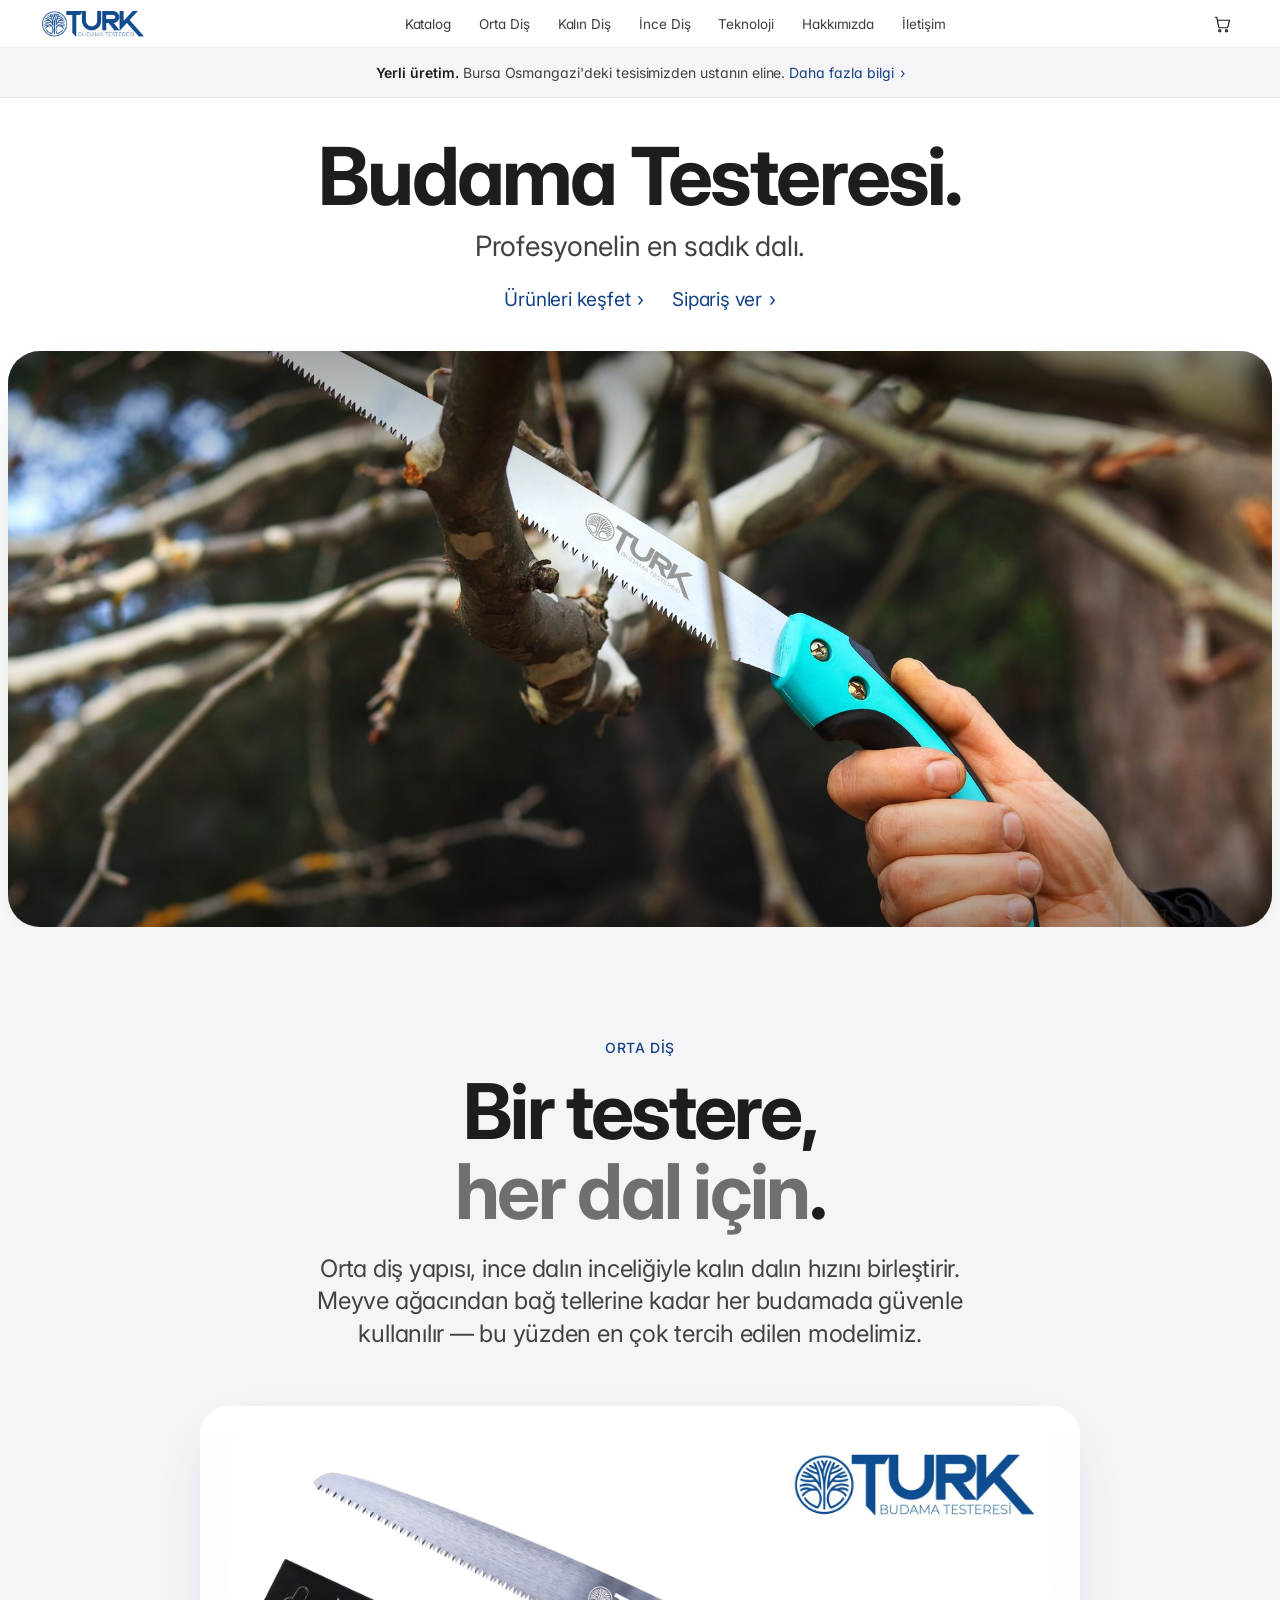
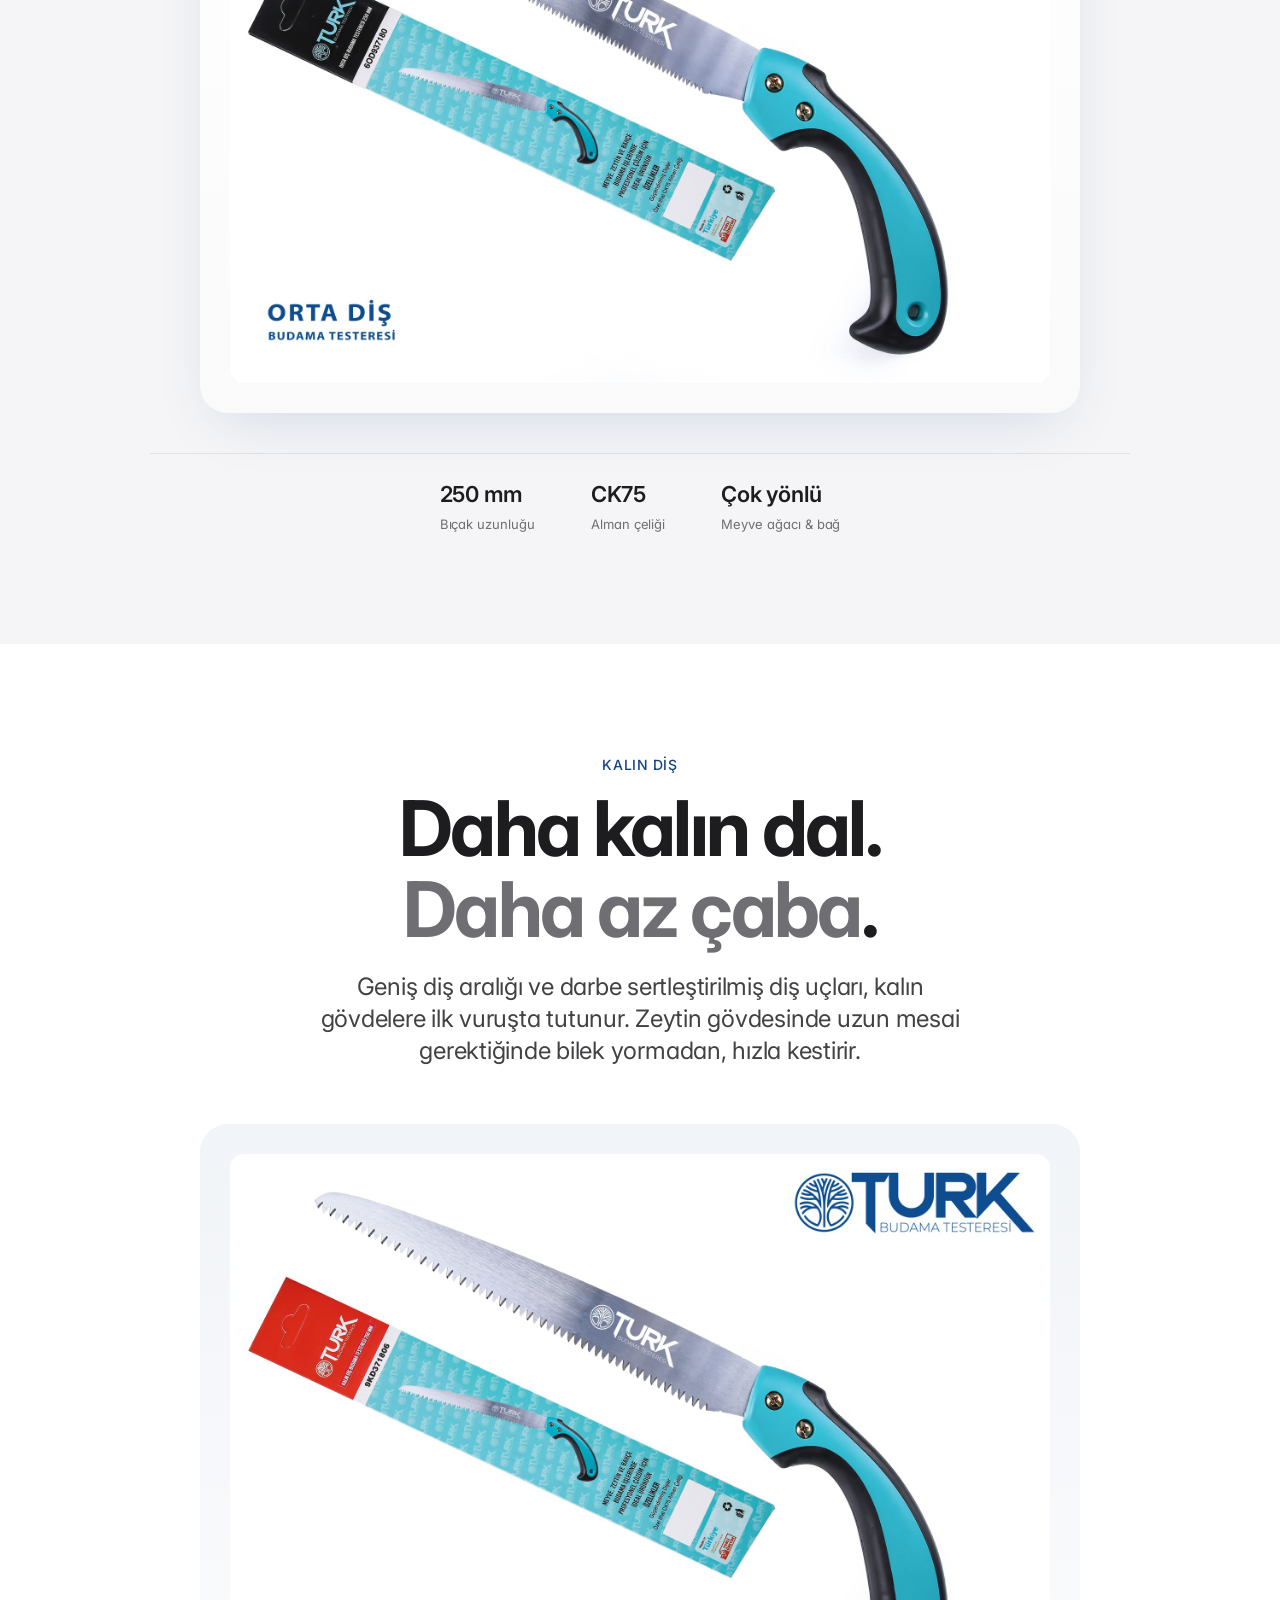
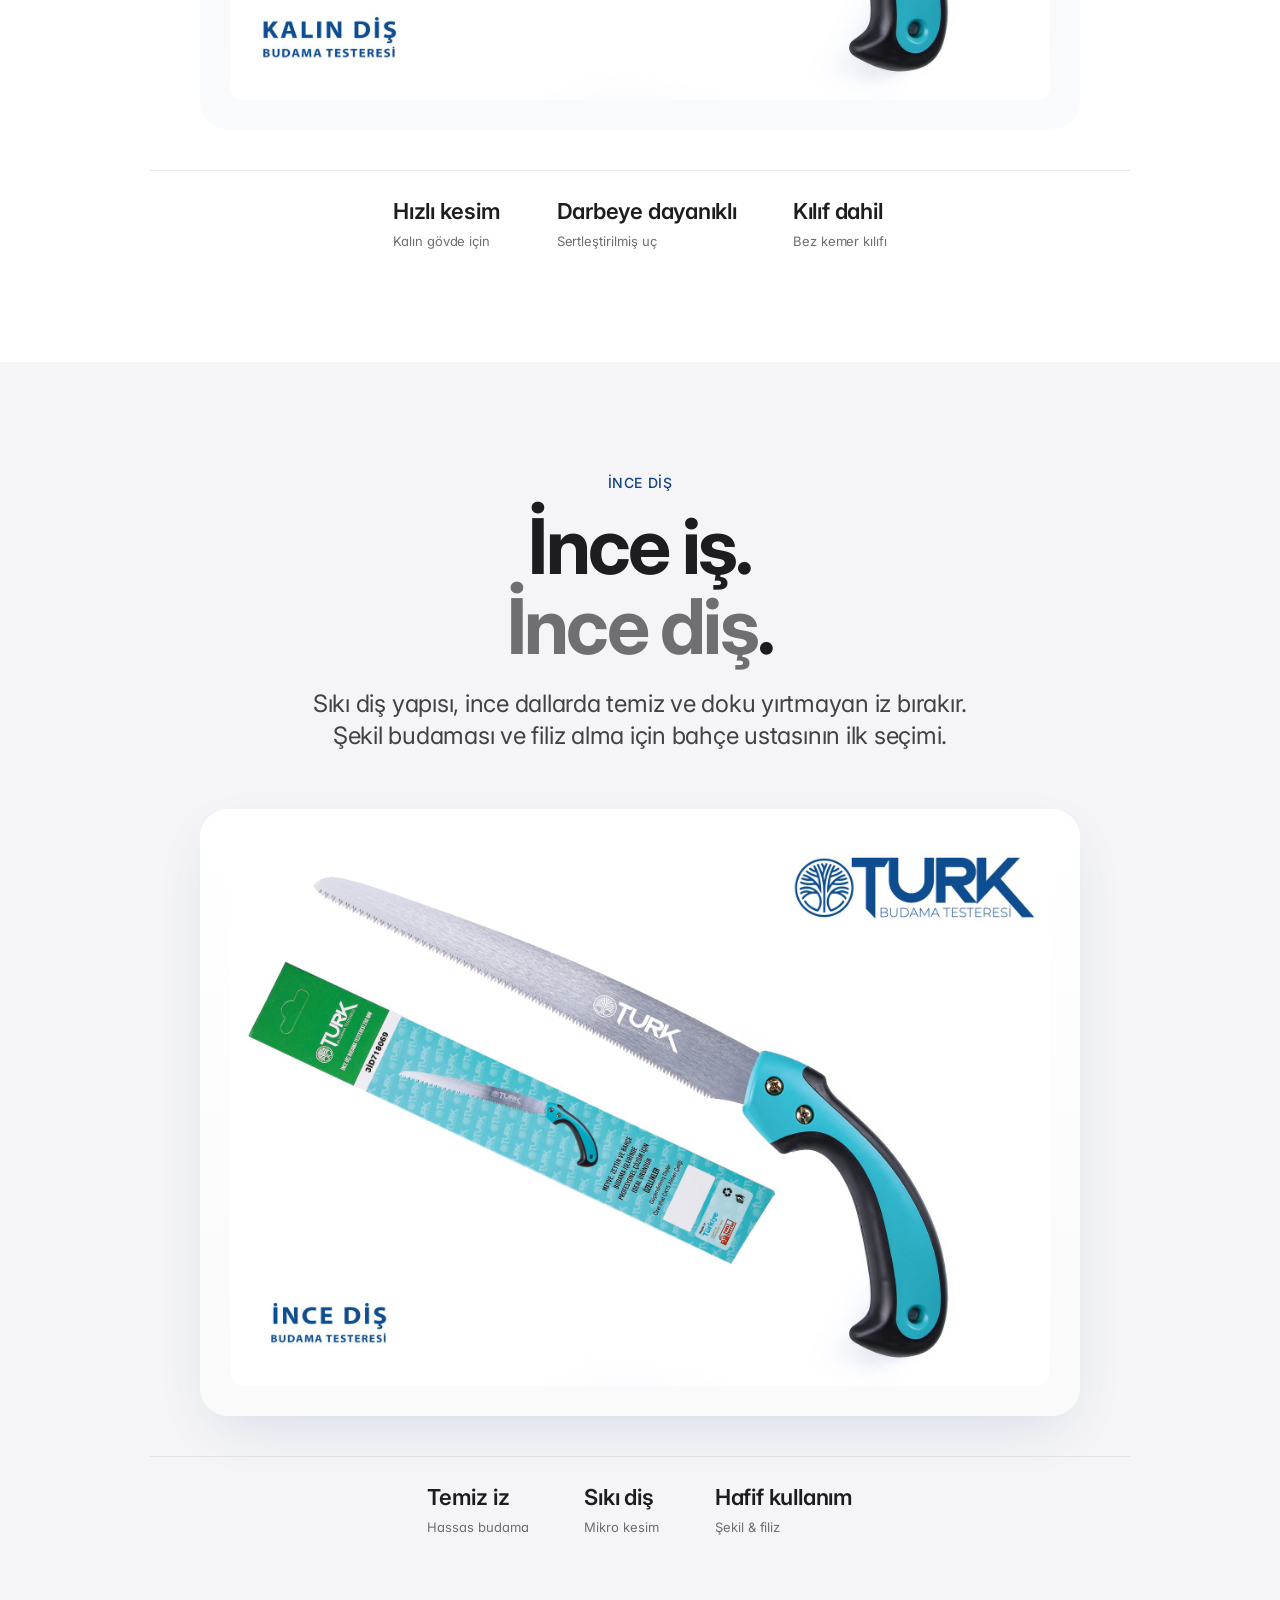
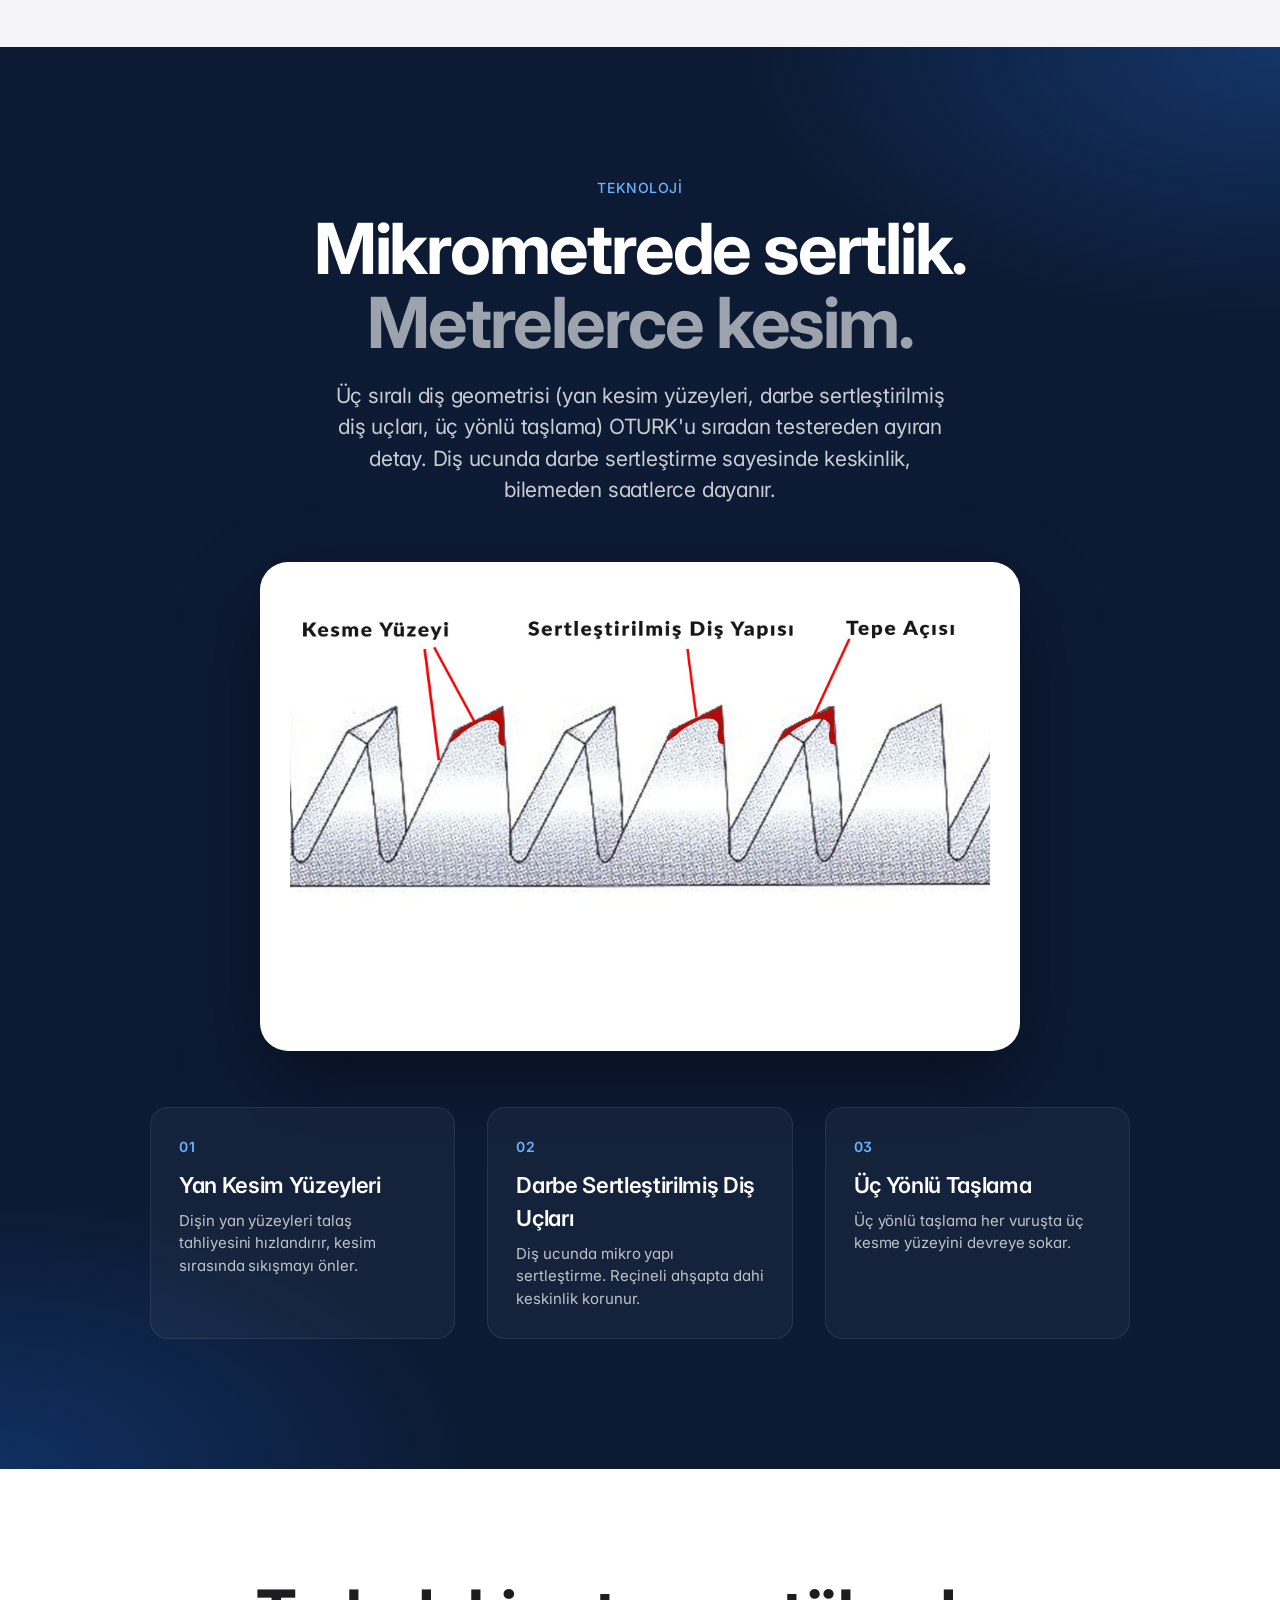
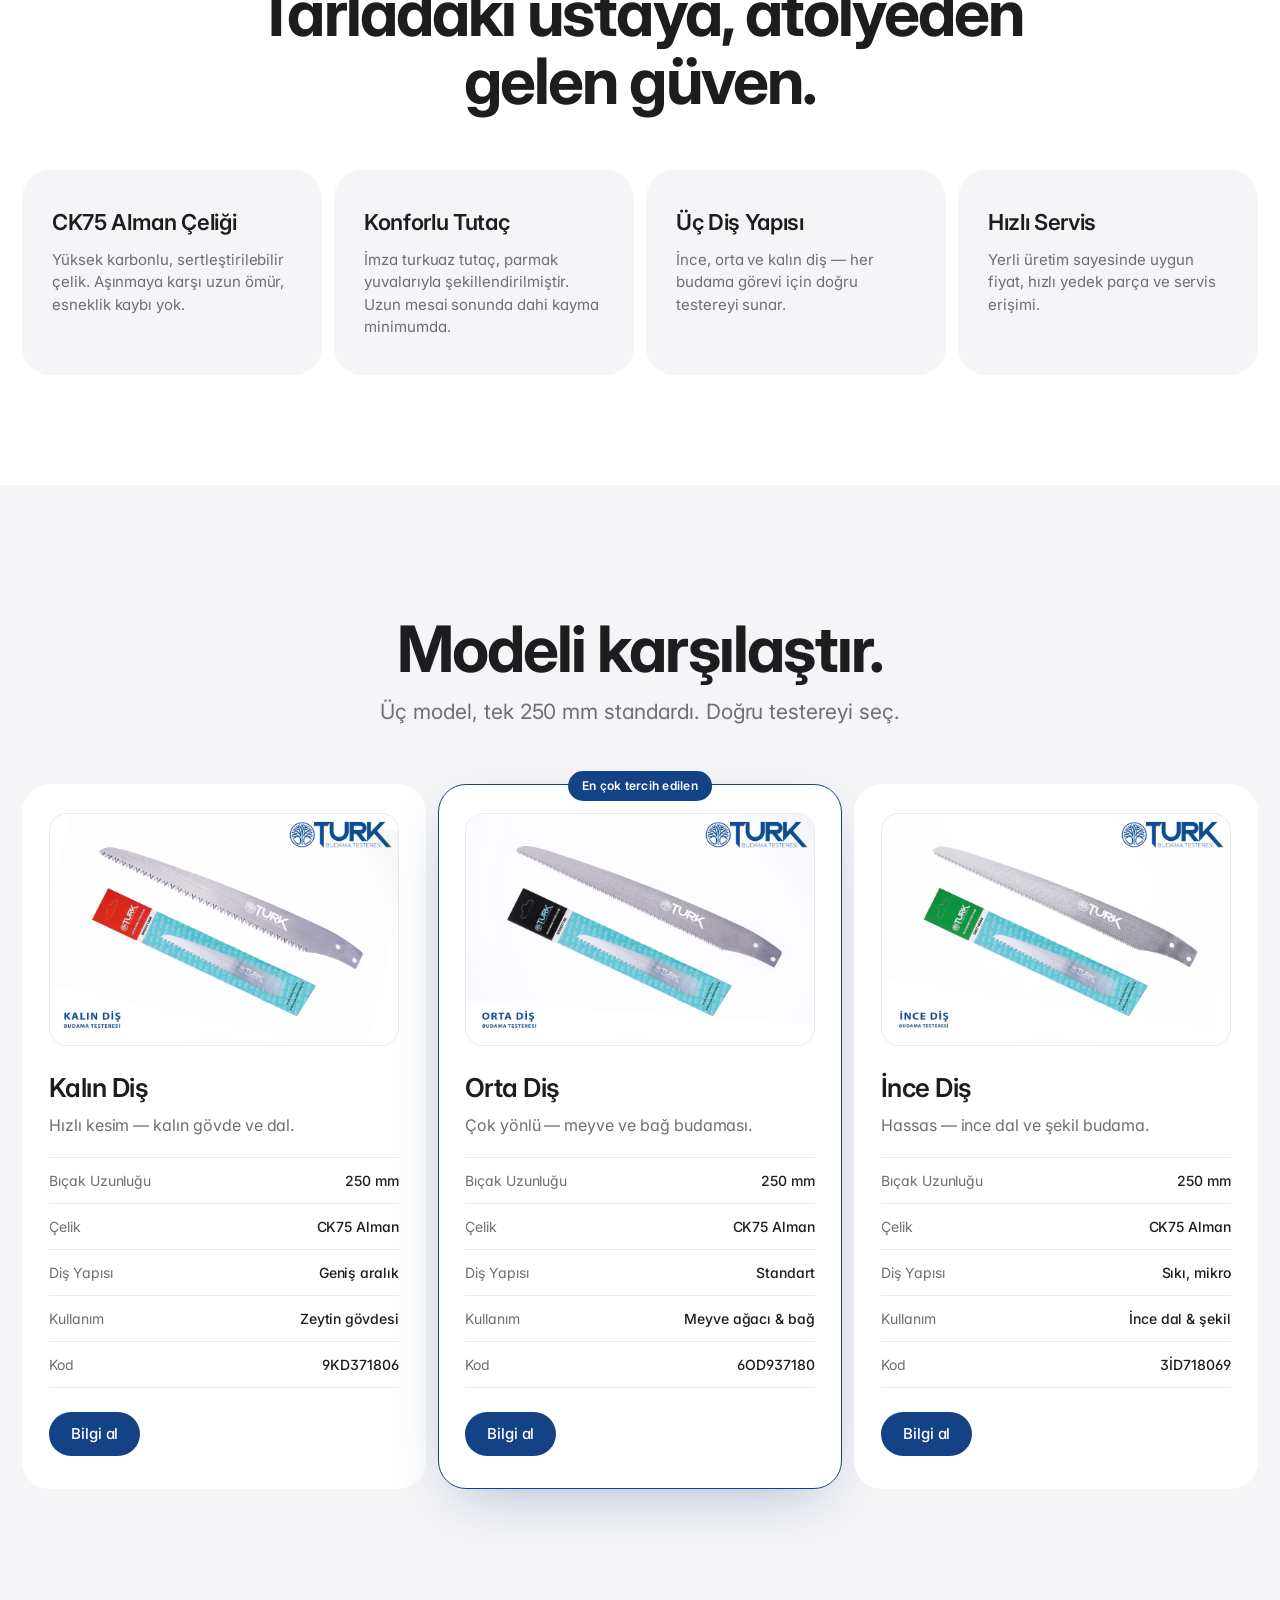
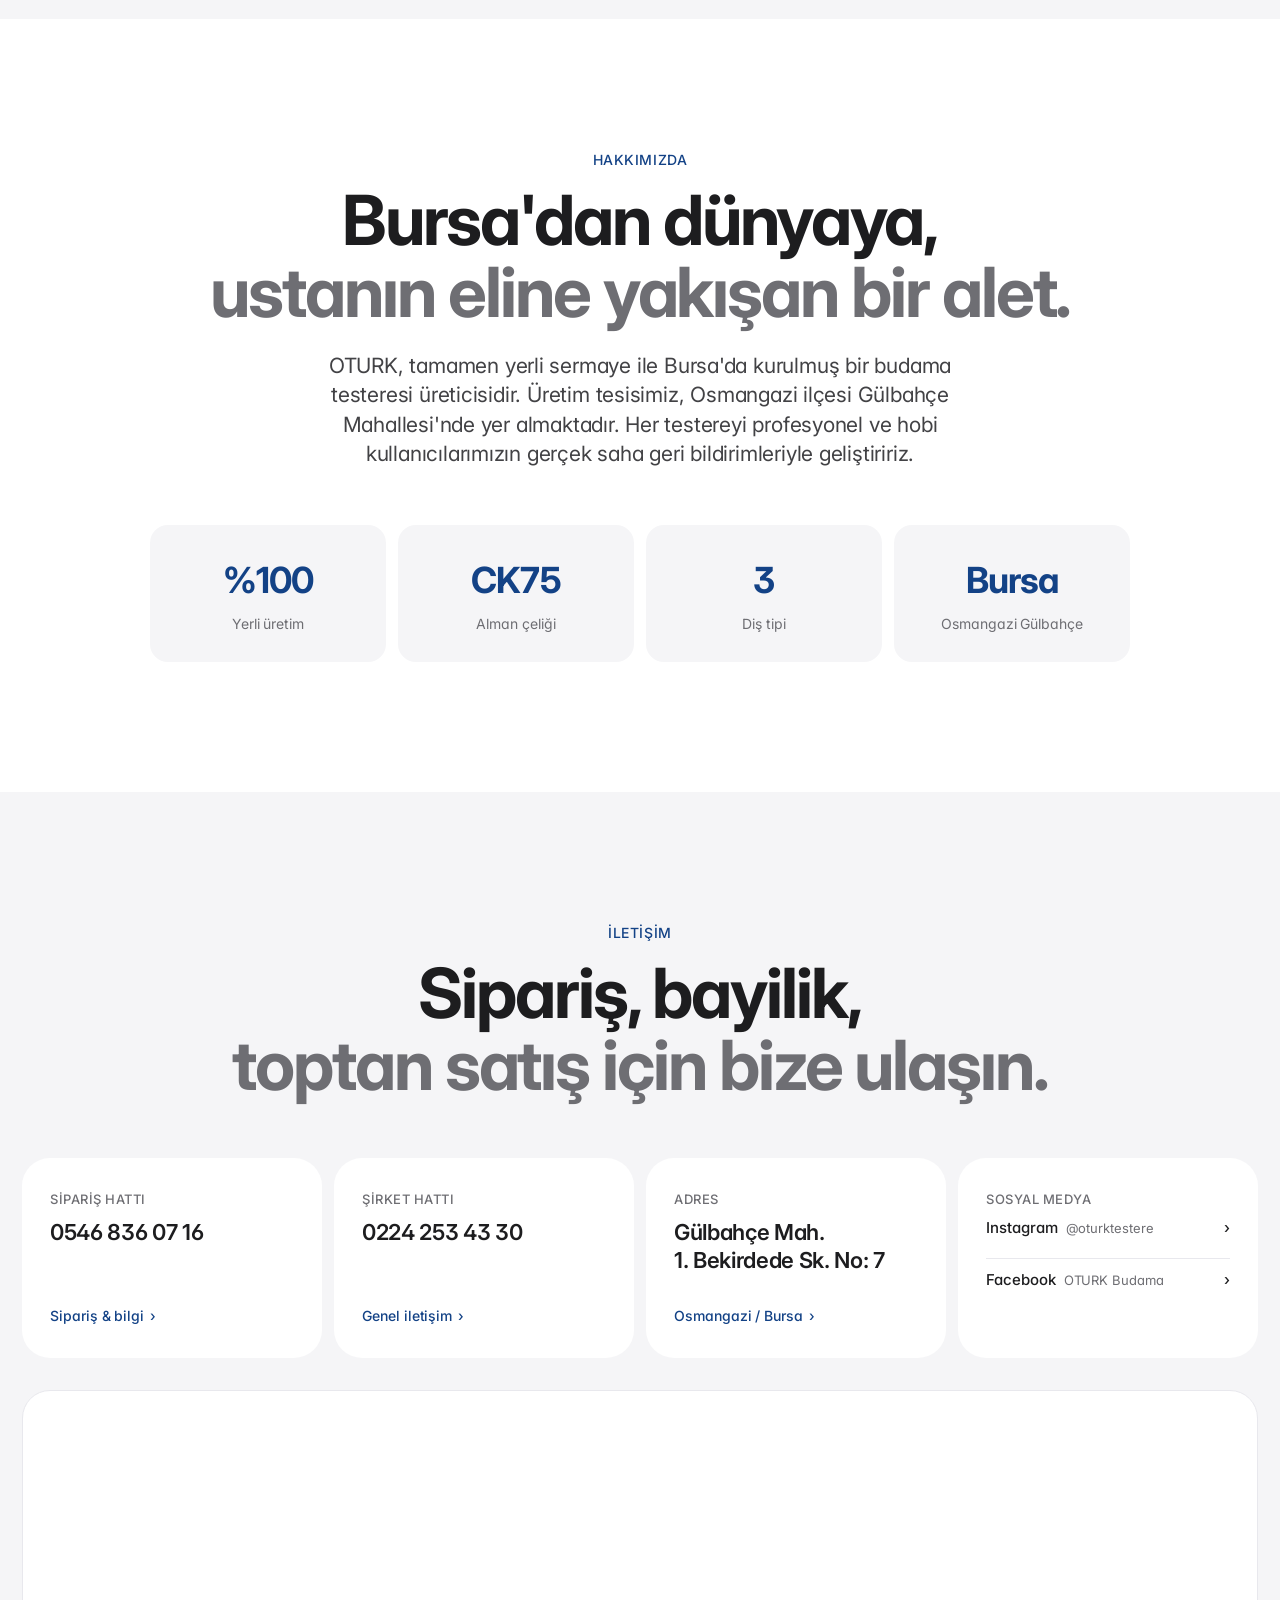
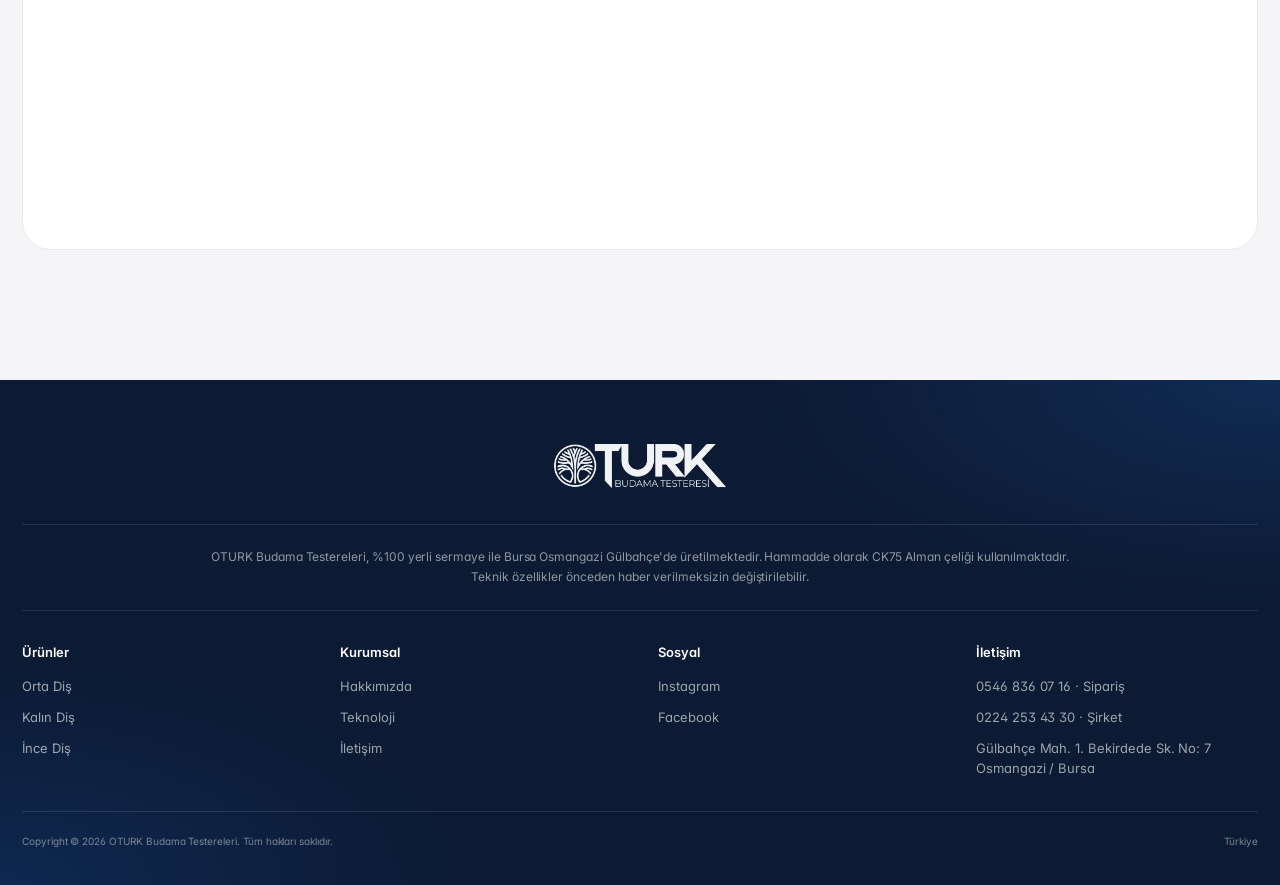
==== index.html @ 40e3740e "Initial commit: OTURK kurumsal web sitesi" ====
<!doctype html>
<html lang="tr">
<head>
  <meta charset="utf-8" />
  <meta name="viewport" content="width=device-width, initial-scale=1, viewport-fit=cover" />
  <meta name="theme-color" content="#134286" />
  <title>OTURK Budama Testeresi — Yerli üretim, dünya standardı.</title>
  <meta name="description" content="OTURK, Bursa'da CK75 Alman çeliğinden üretilen profesyonel budama testereleri. Üç diş tipi: ince, orta, kalın. Zeytin, meyve ağacı, bağ budaması için." />
  <meta name="keywords" content="OTURK, budama testeresi, zeytin testeresi, CK75 çelik, Bursa, yerli üretim" />

  <meta property="og:title" content="OTURK Budama Testeresi" />
  <meta property="og:description" content="Yerli üretim, CK75 Alman çeliği. Üç diş tipi, tek standart: 250 mm." />
  <meta property="og:type" content="website" />
  <meta property="og:image" content="images/uc-varyant.jpg" />
  <meta property="og:locale" content="tr_TR" />

  <link rel="preconnect" href="https://fonts.googleapis.com" />
  <link rel="preconnect" href="https://fonts.gstatic.com" crossorigin />
  <link href="https://fonts.googleapis.com/css2?family=Inter:wght@300;400;500;600;700;800&display=swap" rel="stylesheet" />

  <link rel="stylesheet" href="styles.css" />
  <link rel="icon" type="image/png" href="images/logo/oturk-blue.png" />
  <link rel="apple-touch-icon" href="images/logo/oturk-blue.png" />
</head>
<body>

  <!-- Navigation (Apple-style: slim, blurred) -->
  <nav class="globalnav" id="globalnav" aria-label="Birincil">
    <div class="globalnav-inner">
      <a class="globalnav-logo" href="#" aria-label="OTURK Budama Testereleri">
        <img src="images/logo/oturk-blue.png" alt="OTURK Budama Testeresi" />
      </a>
      <ul class="globalnav-list" role="list">
        <li><a href="katalog.html">Katalog</a></li>
        <li><a href="#orta">Orta Diş</a></li>
        <li><a href="#kalin">Kalın Diş</a></li>
        <li><a href="#ince">İnce Diş</a></li>
        <li><a href="#teknoloji">Teknoloji</a></li>
        <li><a href="#hakkimizda">Hakkımızda</a></li>
        <li><a href="#iletisim">İletişim</a></li>
      </ul>
      <a class="globalnav-cta" href="#iletisim" aria-label="Sipariş">
        <svg viewBox="0 0 24 24" aria-hidden="true"><path d="M3 3h2l2.5 12.5a2 2 0 0 0 2 1.5h8.5a2 2 0 0 0 2-1.5L22 7H6"/><circle cx="9" cy="21" r="1.4"/><circle cx="18" cy="21" r="1.4"/></svg>
      </a>
      <button class="globalnav-menu" id="globalnav-menu" aria-label="Menü" aria-expanded="false">
        <span></span><span></span>
      </button>
    </div>
  </nav>

  <!-- Promo strip (Apple-style thin) -->
  <div class="promo">
    <div class="promo-inner">
      <strong>Yerli üretim.</strong>
      <span>Bursa Osmangazi'deki tesisimizden ustanın eline. <a href="#hakkimizda">Daha fazla bilgi <i aria-hidden="true">›</i></a></span>
    </div>
  </div>

  <main>

    <!-- Hero — clean tagline above cinematic image -->
    <section class="hero hero--clean">
      <div class="hero-text">
        <h1 class="hero-headline">Budama Testeresi.</h1>
        <p class="hero-tagline">Profesyonelin en sadık dalı.</p>
        <div class="hero-links">
          <a href="#orta">Ürünleri keşfet <i aria-hidden="true">›</i></a>
          <a href="#iletisim">Sipariş ver <i aria-hidden="true">›</i></a>
        </div>
      </div>
      <div class="hero-stage hero-stage--clean">
        <img class="hero-stage-img" src="images/oturk-hero.jpg" alt="OTURK Budama Testeresi — bıçak ve turkuaz tutaç doğal ortamda" />
      </div>
    </section>

    <!-- Orta Diş — flagship product feature section -->
    <section class="feature feature--invert" id="orta">
      <div class="feature-inner">
        <p class="feature-eyebrow">Orta Diş</p>
        <h2 class="feature-headline">
          Bir testere,<br/>
          <span class="accent">her dal için</span>.
        </h2>
        <p class="feature-lede">
          Orta diş yapısı, ince dalın inceliğiyle kalın dalın hızını birleştirir.
          Meyve ağacından bağ tellerine kadar her budamada güvenle kullanılır —
          bu yüzden en çok tercih edilen modelimiz.
        </p>
        <div class="feature-image">
          <img src="images/orta-dis-3.jpg" alt="OTURK Orta Diş Budama Testeresi yakın çekim" loading="lazy" />
        </div>
        <ul class="feature-points" role="list">
          <li><b>250 mm</b><span>Bıçak uzunluğu</span></li>
          <li><b>CK75</b><span>Alman çeliği</span></li>
          <li><b>Çok yönlü</b><span>Meyve ağacı &amp; bağ</span></li>
        </ul>
      </div>
    </section>

    <!-- Kalın Diş -->
    <section class="feature" id="kalin">
      <div class="feature-inner">
        <p class="feature-eyebrow">Kalın Diş</p>
        <h2 class="feature-headline">
          Daha kalın dal.<br/>
          <span class="accent">Daha az çaba</span>.
        </h2>
        <p class="feature-lede">
          Geniş diş aralığı ve darbe sertleştirilmiş diş uçları, kalın gövdelere ilk
          vuruşta tutunur. Zeytin gövdesinde uzun mesai gerektiğinde bilek
          yormadan, hızla kestirir.
        </p>
        <div class="feature-image">
          <img src="images/kalin-dis-3.jpg" alt="OTURK Kalın Diş Budama Testeresi yakın çekim" loading="lazy" />
        </div>
        <ul class="feature-points" role="list">
          <li><b>Hızlı kesim</b><span>Kalın gövde için</span></li>
          <li><b>Darbeye dayanıklı</b><span>Sertleştirilmiş uç</span></li>
          <li><b>Kılıf dahil</b><span>Bez kemer kılıfı</span></li>
        </ul>
      </div>
    </section>

    <!-- İnce Diş -->
    <section class="feature feature--invert" id="ince">
      <div class="feature-inner">
        <p class="feature-eyebrow">İnce Diş</p>
        <h2 class="feature-headline">
          İnce iş.<br/>
          <span class="accent">İnce diş</span>.
        </h2>
        <p class="feature-lede">
          Sıkı diş yapısı, ince dallarda temiz ve doku yırtmayan iz bırakır.
          Şekil budaması ve filiz alma için bahçe ustasının ilk seçimi.
        </p>
        <div class="feature-image">
          <img src="images/ince-dis-3.jpg" alt="OTURK İnce Diş Budama Testeresi yakın çekim" loading="lazy" />
        </div>
        <ul class="feature-points" role="list">
          <li><b>Temiz iz</b><span>Hassas budama</span></li>
          <li><b>Sıkı diş</b><span>Mikro kesim</span></li>
          <li><b>Hafif kullanım</b><span>Şekil &amp; filiz</span></li>
        </ul>
      </div>
    </section>

    <!-- Technology / Diş geometrisi (Apple "Designed for" style) -->
    <section class="technology" id="teknoloji">
      <div class="technology-inner">
        <p class="tech-eyebrow">Teknoloji</p>
        <h2 class="tech-headline">
          Mikrometrede sertlik.<br/>
          <span>Metrelerce kesim.</span>
        </h2>
        <p class="tech-lede">
          Üç sıralı diş geometrisi (yan kesim yüzeyleri, darbe sertleştirilmiş diş uçları, üç yönlü taşlama)
          OTURK'u sıradan testereden ayıran detay. Diş ucunda darbe sertleştirme
          sayesinde keskinlik, bilemeden saatlerce dayanır.
        </p>

        <div class="technology-art">
          <img src="images/testere-detay1.jpg" alt="Diş geometrisi detayı: yan kesim yüzeyleri, darbe sertleştirilmiş diş uçları, üç yönlü taşlama" loading="lazy" />
        </div>

        <div class="technology-grid">
          <article>
            <span class="t-num">01</span>
            <h3>Yan Kesim Yüzeyleri</h3>
            <p>Dişin yan yüzeyleri talaş tahliyesini hızlandırır, kesim sırasında sıkışmayı önler.</p>
          </article>
          <article>
            <span class="t-num">02</span>
            <h3>Darbe Sertleştirilmiş Diş Uçları</h3>
            <p>Diş ucunda mikro yapı sertleştirme. Reçineli ahşapta dahi keskinlik korunur.</p>
          </article>
          <article>
            <span class="t-num">03</span>
            <h3>Üç Yönlü Taşlama</h3>
            <p>Üç yönlü taşlama her vuruşta üç kesme yüzeyini devreye sokar.</p>
          </article>
        </div>
      </div>
    </section>

    <!-- Why OTURK strip -->
    <section class="why">
      <div class="why-inner">
        <header>
          <h2>Tarladaki ustaya, atölyeden gelen güven.</h2>
        </header>
        <div class="why-grid">
          <div class="why-card">
            <h3>CK75 Alman Çeliği</h3>
            <p>Yüksek karbonlu, sertleştirilebilir çelik. Aşınmaya karşı uzun ömür, esneklik kaybı yok.</p>
          </div>
          <div class="why-card">
            <h3>Konforlu Tutaç</h3>
            <p>İmza turkuaz tutaç, parmak yuvalarıyla şekillendirilmiştir. Uzun mesai sonunda dahi kayma minimumda.</p>
          </div>
          <div class="why-card">
            <h3>Üç Diş Yapısı</h3>
            <p>İnce, orta ve kalın diş — her budama görevi için doğru testereyi sunar.</p>
          </div>
          <div class="why-card">
            <h3>Hızlı Servis</h3>
            <p>Yerli üretim sayesinde uygun fiyat, hızlı yedek parça ve servis erişimi.</p>
          </div>
        </div>
      </div>
    </section>

    <!-- Compare table (Apple specs grid) -->
    <section class="compare">
      <div class="compare-inner">
        <h2>Modeli karşılaştır.</h2>
        <p class="compare-lede">Üç model, tek 250 mm standardı. Doğru testereyi seç.</p>

        <div class="compare-grid">
          <article class="compare-col">
            <div class="compare-image">
              <img src="images/kalin-dis-katalog.jpg" alt="Kalın Diş paket ve bıçak" loading="lazy" />
            </div>
            <h3>Kalın Diş</h3>
            <p class="compare-desc">Hızlı kesim — kalın gövde ve dal.</p>
            <dl class="compare-specs">
              <dt>Bıçak Uzunluğu</dt><dd>250 mm</dd>
              <dt>Çelik</dt><dd>CK75 Alman</dd>
              <dt>Diş Yapısı</dt><dd>Geniş aralık</dd>
              <dt>Kullanım</dt><dd>Zeytin gövdesi</dd>
              <dt>Kod</dt><dd>9KD371806</dd>
            </dl>
            <a class="btn btn--blue" href="#iletisim">Bilgi al</a>
          </article>
          <article class="compare-col compare-col--featured">
            <div class="compare-flag">En çok tercih edilen</div>
            <div class="compare-image">
              <img src="images/orta-dis-katalog.jpg" alt="Orta Diş paket ve bıçak" loading="lazy" />
            </div>
            <h3>Orta Diş</h3>
            <p class="compare-desc">Çok yönlü — meyve ve bağ budaması.</p>
            <dl class="compare-specs">
              <dt>Bıçak Uzunluğu</dt><dd>250 mm</dd>
              <dt>Çelik</dt><dd>CK75 Alman</dd>
              <dt>Diş Yapısı</dt><dd>Standart</dd>
              <dt>Kullanım</dt><dd>Meyve ağacı &amp; bağ</dd>
              <dt>Kod</dt><dd>6OD937180</dd>
            </dl>
            <a class="btn btn--blue" href="#iletisim">Bilgi al</a>
          </article>
          <article class="compare-col">
            <div class="compare-image">
              <img src="images/ince-dis-katalog.jpg" alt="İnce Diş paket ve bıçak" loading="lazy" />
            </div>
            <h3>İnce Diş</h3>
            <p class="compare-desc">Hassas — ince dal ve şekil budama.</p>
            <dl class="compare-specs">
              <dt>Bıçak Uzunluğu</dt><dd>250 mm</dd>
              <dt>Çelik</dt><dd>CK75 Alman</dd>
              <dt>Diş Yapısı</dt><dd>Sıkı, mikro</dd>
              <dt>Kullanım</dt><dd>İnce dal &amp; şekil</dd>
              <dt>Kod</dt><dd>3İD718069</dd>
            </dl>
            <a class="btn btn--blue" href="#iletisim">Bilgi al</a>
          </article>
        </div>
      </div>
    </section>

    <!-- About -->
    <section class="about" id="hakkimizda">
      <div class="about-inner">
        <p class="feature-eyebrow">Hakkımızda</p>
        <h2 class="about-headline">
          Bursa'dan dünyaya,<br/>
          <span class="accent">ustanın eline yakışan bir alet.</span>
        </h2>
        <p class="about-lede">
          OTURK, tamamen yerli sermaye ile Bursa'da kurulmuş bir budama testeresi
          üreticisidir. Üretim tesisimiz, Osmangazi ilçesi Gülbahçe Mahallesi'nde
          yer almaktadır. Her testereyi profesyonel ve hobi kullanıcılarımızın
          gerçek saha geri bildirimleriyle geliştiririz.
        </p>
        <div class="about-stats">
          <div><b>%100</b><span>Yerli üretim</span></div>
          <div><b>CK75</b><span>Alman çeliği</span></div>
          <div><b>3</b><span>Diş tipi</span></div>
          <div><b>Bursa</b><span>Osmangazi Gülbahçe</span></div>
        </div>
      </div>
    </section>

    <!-- Contact -->
    <section class="contact" id="iletisim">
      <div class="contact-inner">
        <p class="feature-eyebrow">İletişim</p>
        <h2 class="contact-headline">
          Sipariş, bayilik,<br/>
          <span class="accent">toptan satış için bize ulaşın.</span>
        </h2>

        <div class="contact-grid">
          <a class="ccard" href="tel:+905468360716">
            <p class="ccard-label">Sipariş Hattı</p>
            <p class="ccard-value">0546 836 07 16</p>
            <p class="ccard-meta">Sipariş &amp; bilgi <i aria-hidden="true">›</i></p>
          </a>
          <a class="ccard" href="tel:+902242534330">
            <p class="ccard-label">Şirket Hattı</p>
            <p class="ccard-value">0224 253 43 30</p>
            <p class="ccard-meta">Genel iletişim <i aria-hidden="true">›</i></p>
          </a>
          <a class="ccard" href="https://www.google.com/maps?q=Gülbahçe+Mah.+1.+Bekirdede+Sk.+No+7+Osmangazi+Bursa" target="_blank" rel="noopener">
            <p class="ccard-label">Adres</p>
            <p class="ccard-value">Gülbahçe Mah.<br/>1. Bekirdede Sk. No: 7</p>
            <p class="ccard-meta">Osmangazi / Bursa <i aria-hidden="true">›</i></p>
          </a>
          <div class="ccard ccard--social">
            <p class="ccard-label">Sosyal medya</p>
            <a class="social-link" href="https://www.instagram.com/oturktestere/" target="_blank" rel="noopener">
              Instagram <span>@oturktestere</span> <i aria-hidden="true">›</i>
            </a>
            <a class="social-link" href="https://www.facebook.com/p/OTurk-Budama-Testereleri-61565151733691/" target="_blank" rel="noopener">
              Facebook <span>OTURK Budama</span> <i aria-hidden="true">›</i>
            </a>
          </div>
        </div>

        <div class="map-wrap">
          <iframe
            title="OTURK Bursa Üretim Tesisi Harita"
            src="https://www.google.com/maps?q=G%C3%BClbah%C3%A7e+Mah.+1.+Bekirdede+Sk.+No+7+Osmangazi+Bursa&output=embed"
            loading="lazy"
            referrerpolicy="no-referrer-when-downgrade"
            allowfullscreen></iframe>
        </div>
      </div>
    </section>

  </main>

  <!-- Footer (Apple-style multi-column links + fine print) -->
  <footer class="footer">
    <div class="footer-inner">
      <div class="footer-mark">
        <img src="images/logo/oturk-white.png" alt="OTURK Budama Testeresi" />
      </div>
      <div class="footer-disclaimer">
        <p>
          OTURK Budama Testereleri, %100 yerli sermaye ile Bursa Osmangazi Gülbahçe'de üretilmektedir.
          Hammadde olarak CK75 Alman çeliği kullanılmaktadır. Teknik özellikler önceden haber verilmeksizin değiştirilebilir.
        </p>
      </div>
      <div class="footer-cols">
        <div class="footer-col">
          <h4>Ürünler</h4>
          <ul role="list">
            <li><a href="#orta">Orta Diş</a></li>
            <li><a href="#kalin">Kalın Diş</a></li>
            <li><a href="#ince">İnce Diş</a></li>
          </ul>
        </div>
        <div class="footer-col">
          <h4>Kurumsal</h4>
          <ul role="list">
            <li><a href="#hakkimizda">Hakkımızda</a></li>
            <li><a href="#teknoloji">Teknoloji</a></li>
            <li><a href="#iletisim">İletişim</a></li>
          </ul>
        </div>
        <div class="footer-col">
          <h4>Sosyal</h4>
          <ul role="list">
            <li><a href="https://www.instagram.com/oturktestere/" target="_blank" rel="noopener">Instagram</a></li>
            <li><a href="https://www.facebook.com/p/OTurk-Budama-Testereleri-61565151733691/" target="_blank" rel="noopener">Facebook</a></li>
          </ul>
        </div>
        <div class="footer-col">
          <h4>İletişim</h4>
          <ul role="list">
            <li><a href="tel:+905468360716">0546 836 07 16 · Sipariş</a></li>
            <li><a href="tel:+902242534330">0224 253 43 30 · Şirket</a></li>
            <li>Gülbahçe Mah. 1. Bekirdede Sk. No: 7<br/>Osmangazi / Bursa</li>
          </ul>
        </div>
      </div>
      <div class="footer-bottom">
        <small>Copyright © <span id="year"></span> OTURK Budama Testereleri. Tüm hakları saklıdır.</small>
        <small>Türkiye</small>
      </div>
    </div>
  </footer>

  <script src="script.js" defer></script>
</body>
</html>
---- styles.css ----
/* =========================================================
   OTURK — Apple-inspired design system
   Brand color (corporate): #134286
   ========================================================= */

:root {
  /* Brand */
  --brand: #134286;
  --brand-strong: #0e3370;
  --brand-light: #1e57a8;
  --brand-50: #eaf0f9;

  /* Apple-style neutrals */
  --bg: #ffffff;
  --bg-alt: #f5f5f7;        /* Apple signature gray */
  --bg-dark: #0c1a33;        /* deep navy for dark sections */
  --ink: #1d1d1f;            /* Apple near-black */
  --ink-2: #424245;
  --muted: #6e6e73;
  --line: #d2d2d7;
  --line-soft: #e8e8ed;

  /* Effects */
  --radius: 18px;
  --radius-lg: 28px;
  --shadow-sm: 0 1px 2px rgba(0,0,0,.04);
  --shadow: 0 8px 30px rgba(0,0,0,.06);

  /* Layout */
  --maxw: 980px;
  --maxw-wide: 1240px;

  /* Type */
  --font-sans: 'Inter', -apple-system, BlinkMacSystemFont, 'SF Pro Text', 'SF Pro Display', system-ui, 'Segoe UI', Roboto, sans-serif;
}

* { box-sizing: border-box; }
html {
  scroll-behavior: smooth;
  -webkit-text-size-adjust: 100%;
  /* Sticky header is 48px tall — extra 24px breathing room above section title */
  scroll-padding-top: 72px;
}
section[id],
[id] { scroll-margin-top: 72px; }
body {
  margin: 0;
  font-family: var(--font-sans);
  font-size: 17px;
  line-height: 1.5;
  color: var(--ink);
  background: var(--bg);
  -webkit-font-smoothing: antialiased;
  -moz-osx-font-smoothing: grayscale;
  font-feature-settings: 'cv11', 'ss01';
  letter-spacing: -0.003em;
}
img { display: block; max-width: 100%; }
a { color: var(--brand); text-decoration: none; }
a:hover { color: var(--brand-strong); }
button { font: inherit; cursor: pointer; border: 0; background: none; }

/* ============== GLOBAL NAV (Apple-style) ============== */
.globalnav {
  position: sticky;
  top: 0;
  z-index: 60;
  height: 48px;
  background: rgba(255,255,255,.72);
  backdrop-filter: saturate(180%) blur(20px);
  -webkit-backdrop-filter: saturate(180%) blur(20px);
  border-bottom: 1px solid rgba(0,0,0,.06);
  font-size: 14px;
  color: var(--ink);
  transition: background .2s;
}
.globalnav.is-scrolled { background: rgba(255,255,255,.86); }

.globalnav-inner {
  max-width: var(--maxw-wide);
  margin: 0 auto;
  height: 100%;
  display: flex;
  align-items: center;
  gap: 12px;
  padding: 0 22px;
}
.globalnav-logo {
  display: inline-flex;
  align-items: center;
  height: 100%;
  padding: 6px 0;
}
.globalnav-logo img {
  height: 26px;
  width: auto;
  display: block;
}

.globalnav-list {
  list-style: none;
  margin: 0 auto;
  padding: 0;
  display: flex;
  gap: 28px;
  align-items: center;
}
.globalnav-list a {
  color: var(--ink);
  opacity: 0.85;
  font-weight: 400;
  font-size: 13.5px;
  letter-spacing: -0.005em;
  transition: opacity .2s;
}
.globalnav-list a:hover { opacity: 1; }

.globalnav-cta {
  width: 32px; height: 32px;
  display: grid; place-items: center;
  border-radius: 50%;
  color: var(--ink);
  transition: background .2s;
}
.globalnav-cta:hover { background: rgba(0,0,0,.06); }
.globalnav-cta svg { width: 18px; height: 18px; stroke: currentColor; fill: none; stroke-width: 1.6; stroke-linecap: round; stroke-linejoin: round; }

.globalnav-menu {
  display: none;
  width: 32px; height: 32px;
  position: relative;
  margin-left: auto;
}
.globalnav-menu span {
  position: absolute;
  left: 8px; right: 8px;
  height: 1.5px;
  background: var(--ink);
  border-radius: 1px;
  transition: transform .2s, top .2s, opacity .2s;
}
.globalnav-menu span:nth-child(1) { top: 12px; }
.globalnav-menu span:nth-child(2) { top: 18px; }
.globalnav-menu[aria-expanded="true"] span:nth-child(1) { top: 15px; transform: rotate(45deg); }
.globalnav-menu[aria-expanded="true"] span:nth-child(2) { top: 15px; transform: rotate(-45deg); }

@media (max-width: 880px) {
  .globalnav-list {
    position: fixed;
    top: 48px; left: 0; right: 0;
    flex-direction: column;
    background: rgba(255,255,255,.96);
    backdrop-filter: saturate(180%) blur(20px);
    border-bottom: 1px solid var(--line-soft);
    padding: 12px 0;
    gap: 0;
    margin: 0;
    transform: translateY(-12px);
    opacity: 0;
    pointer-events: none;
    transition: opacity .2s, transform .2s;
  }
  .globalnav-list.is-open { opacity: 1; transform: none; pointer-events: auto; }
  .globalnav-list li { width: 100%; }
  .globalnav-list a {
    display: block;
    padding: 14px 22px;
    border-bottom: 1px solid var(--line-soft);
    font-size: 16px;
    font-weight: 500;
  }
  .globalnav-list li:last-child a { border-bottom: 0; }
  .globalnav-cta { display: none; }
  .globalnav-menu { display: block; }
}

/* ============== PROMO STRIP ============== */
.promo {
  background: var(--bg-alt);
  padding: 14px 22px;
  text-align: center;
  font-size: 14px;
  color: var(--ink-2);
  border-bottom: 1px solid var(--line-soft);
}
.promo strong { color: var(--ink); font-weight: 600; }
.promo a { color: var(--brand); }
.promo a i { font-style: normal; transition: transform .2s; display: inline-block; margin-left: 2px; }
.promo a:hover i { transform: translateX(2px); }

/* ============== HERO ============== */
.hero {
  text-align: center;
  padding: 28px 22px 0;
  background: var(--bg);
  position: relative;
  overflow: hidden;
}
.hero-eyebrow {
  margin: 0;
  color: var(--brand);
  font-size: 17px;
  font-weight: 500;
  letter-spacing: -0.01em;
}
.hero-headline {
  margin: 6px 0 0;
  font-size: clamp(56px, 9vw, 112px);
  font-weight: 700;
  line-height: 1;
  letter-spacing: -0.045em;
  color: var(--ink);
}
.hero-headline sup {
  font-size: 0.32em;
  font-weight: 500;
  vertical-align: top;
  position: relative;
  top: 0.6em;
  color: var(--muted);
}
.hero-sub {
  margin: 6px 0 0;
  font-size: clamp(28px, 4vw, 48px);
  font-weight: 600;
  letter-spacing: -0.02em;
  color: var(--ink);
}
.hero-tagline {
  margin: 28px auto 0;
  max-width: 620px;
  font-size: clamp(19px, 2.4vw, 28px);
  font-weight: 400;
  color: var(--ink-2);
  letter-spacing: -0.01em;
  line-height: 1.25;
}
.hero-links {
  margin-top: 22px;
  display: inline-flex;
  gap: 28px;
  flex-wrap: wrap;
  justify-content: center;
  font-size: 19px;
}
.hero-links a {
  color: var(--brand);
  font-weight: 400;
  letter-spacing: -0.01em;
}
.hero-links a i { font-style: normal; display: inline-block; margin-left: 2px; transition: transform .2s; }
.hero-links a:hover i { transform: translateX(2px); }

/* Clean hero — minimal tagline above cinematic image */
.hero--clean {
  padding: 36px 8px 0;
  text-align: center;
}
.hero--clean .hero-text {
  max-width: 720px;
  margin: 0 auto 36px;
}
.hero--clean .hero-headline {
  font-size: clamp(44px, 6.4vw, 80px);
  letter-spacing: -0.035em;
  line-height: 1.04;
  margin: 0 0 12px;
}
.hero--clean .hero-tagline {
  margin: 0 auto 22px;
  color: var(--ink-2);
}
.hero--clean .hero-links { margin-top: 0; }

.hero-stage {
  position: relative;
  width: 100%;
  max-width: 1600px;
  margin: 0 auto;
  border-radius: 32px;
  overflow: hidden;
  isolation: isolate;
  box-shadow: 0 40px 80px -30px rgba(12,31,36,.28);
}
.hero-stage-img {
  display: block;
  width: 100%;
  height: clamp(440px, 64vh, 680px);
  object-fit: cover;
  object-position: center;
  z-index: 0;
}
/* Subtle top + bottom gradients for soft edges (no overlay text) */
.hero-stage--clean::before,
.hero-stage--clean::after {
  content: '';
  position: absolute;
  left: 0; right: 0;
  height: 28%;
  pointer-events: none;
  z-index: 1;
}
.hero-stage--clean::before {
  top: 0;
  background: linear-gradient(180deg, rgba(0,0,0,.35) 0%, rgba(0,0,0,0) 100%);
}
.hero-stage--clean::after {
  bottom: 0;
  background: linear-gradient(0deg, rgba(0,0,0,.35) 0%, rgba(0,0,0,0) 100%);
}

@media (max-width: 880px) {
  .hero-stage {
    margin: 0 auto;
    border-radius: 22px;
  }
  .hero-stage-img { height: clamp(320px, 52vh, 480px); }
}
@media (max-width: 720px) {
  .hero { padding-top: 36px; }
  .hero-tagline { margin-top: 18px; }
  .hero-art { margin-top: 24px; }
}

/* ============== STATEMENT (giant centered text) ============== */
.statement {
  background: var(--bg);
  padding: 100px 22px;
  text-align: center;
}
.statement-text {
  margin: 0 auto;
  max-width: 1080px;
  font-size: clamp(34px, 5.4vw, 72px);
  line-height: 1.05;
  letter-spacing: -0.025em;
  font-weight: 600;
  color: var(--ink);
}
.statement-text span {
  color: var(--muted);
  font-weight: 600;
}

/* ============== TILES (Apple "Get the highlights") ============== */
.tiles {
  display: grid;
  grid-template-columns: 1fr 1fr;
  gap: 12px;
  padding: 12px;
  background: var(--bg);
}
.tile {
  position: relative;
  border-radius: var(--radius-lg);
  overflow: hidden;
  display: flex;
  flex-direction: column;
  align-items: center;
  text-align: center;
  padding: 56px 0 0;
  isolation: isolate;
  min-height: 540px;
}
.tile .tile-copy { padding: 0 22px; }

.tile--featured {
  grid-column: 1 / -1;
  padding-top: 72px;
  min-height: 580px;
}

.tile--light {
  background: var(--bg-alt);
  color: var(--ink);
  min-height: 540px;
}
.tile-copy { position: relative; z-index: 1; max-width: 560px; }
.tile-eyebrow {
  margin: 0;
  font-size: 14px;
  font-weight: 500;
  letter-spacing: 0.04em;
  text-transform: uppercase;
  color: var(--brand);
}
.tile-headline {
  margin: 8px 0 12px;
  font-size: clamp(28px, 4vw, 52px);
  line-height: 1.05;
  letter-spacing: -0.025em;
  font-weight: 700;
  color: var(--ink);
}
.tile-headline span { color: var(--muted); font-weight: 700; }
.tile--dark .tile-headline span { color: rgba(255,255,255,.6); }
.tile-meta {
  margin: 0 0 18px;
  font-size: 17px;
  color: var(--ink-2);
}
.tile-link {
  font-size: 17px;
  color: var(--brand);
}
.tile-link i { font-style: normal; display: inline-block; margin-left: 2px; transition: transform .2s; }
.tile-link:hover i { transform: translateX(2px); }

.tile-image {
  margin-top: auto;
  width: 100%;
  display: grid;
  place-items: end center;
  padding-top: 28px;
  pointer-events: none;
}
.tile-image img {
  max-height: 300px;
  height: auto;
  width: auto;
  filter: drop-shadow(0 20px 40px rgba(0,0,0,.18));
}
.tile--dark .tile-image img { max-height: 360px; }

/* Catalog image variant — full horizontal product shot, edge-to-edge */
.tile-image--catalog {
  width: 100%;
  max-width: none;
  margin-top: auto;
  padding: 28px 0 0;
  display: block;
  align-self: stretch;
  transition: transform .5s ease;
}
.tile-image--catalog img {
  width: 100%;
  max-height: none;
  height: auto;
  display: block;
  object-fit: contain;
}
.tile:hover .tile-image--catalog { transform: translateY(-3px); }

@media (max-width: 880px) {
  .tiles { grid-template-columns: 1fr; }
  .tile, .tile--light, .tile--dark { padding: 56px 22px 28px; min-height: 520px; }
  .tile-image img { max-height: 240px; }
  .tile--dark .tile-image img { max-height: 280px; }
}

/* ============== FEATURE (alternating product showcases) ============== */
.feature {
  background: var(--bg);
  padding: 110px 22px;
  text-align: center;
}
.feature--invert { background: var(--bg-alt); }
.feature-inner {
  max-width: var(--maxw);
  margin: 0 auto;
}
.feature-eyebrow {
  margin: 0 0 14px;
  color: var(--brand);
  font-size: 14px;
  font-weight: 500;
  letter-spacing: 0.04em;
  text-transform: uppercase;
}
.feature-headline {
  margin: 0 0 20px;
  font-size: clamp(38px, 6vw, 80px);
  line-height: 1.05;
  letter-spacing: -0.035em;
  font-weight: 700;
  color: var(--ink);
}
.feature-headline .accent {
  color: var(--muted);
  font-weight: 700;
}
.feature-lede {
  margin: 0 auto;
  max-width: 660px;
  font-size: clamp(19px, 2vw, 24px);
  line-height: 1.35;
  color: var(--ink-2);
  letter-spacing: -0.01em;
  font-weight: 400;
}

.feature-image {
  margin: 56px auto 40px;
  max-width: 880px;
  border-radius: var(--radius-lg);
  background: linear-gradient(180deg, rgba(19,66,134,.06), rgba(19,66,134,.02));
  padding: 30px;
}
.feature--invert .feature-image {
  background: linear-gradient(180deg, #fff, #fafafb);
  box-shadow: 0 20px 60px -20px rgba(19,66,134,.18);
}
.feature-image img {
  width: 100%;
  height: auto;
  border-radius: 14px;
}

.feature-points {
  list-style: none;
  margin: 0;
  padding: 24px 0 0;
  display: flex;
  justify-content: center;
  gap: 56px;
  border-top: 1px solid var(--line-soft);
  flex-wrap: wrap;
  text-align: left;
}
.feature--invert .feature-points { border-top-color: rgba(0,0,0,.08); }
.feature-points b {
  display: block;
  font-size: 22px;
  font-weight: 600;
  color: var(--ink);
  letter-spacing: -0.01em;
}
.feature-points span {
  display: block;
  font-size: 13px;
  color: var(--muted);
  margin-top: 4px;
}

@media (max-width: 720px) {
  .feature { padding: 80px 22px; }
  .feature-image { margin: 36px auto 28px; padding: 18px; }
  .feature-points { gap: 28px; }
}

/* ============== TECHNOLOGY ============== */
.technology {
  background: var(--bg-dark);
  color: #fff;
  padding: 130px 22px;
  text-align: center;
  position: relative;
  overflow: hidden;
}
.technology::before {
  content: '';
  position: absolute;
  inset: 0;
  background:
    radial-gradient(900px 460px at 100% 0%, rgba(30,87,168,.45), transparent 60%),
    radial-gradient(800px 460px at 0% 100%, rgba(19,66,134,.55), transparent 60%);
  pointer-events: none;
}
.technology-inner { position: relative; max-width: var(--maxw); margin: 0 auto; }
.tech-eyebrow {
  margin: 0 0 14px;
  color: #6cb2ff;
  font-size: 14px;
  font-weight: 500;
  letter-spacing: 0.04em;
  text-transform: uppercase;
}
.tech-headline {
  margin: 0 0 20px;
  font-size: clamp(36px, 5.5vw, 72px);
  line-height: 1.05;
  letter-spacing: -0.03em;
  font-weight: 700;
}
.tech-headline span { color: rgba(255,255,255,.6); font-weight: 700; }
.tech-lede {
  margin: 0 auto 56px;
  max-width: 620px;
  font-size: 21px;
  color: rgba(255,255,255,.78);
  letter-spacing: -0.01em;
  font-weight: 400;
}
.technology-art {
  background: #fff;
  border-radius: var(--radius-lg);
  padding: 30px;
  margin: 0 auto 56px;
  max-width: 760px;
  box-shadow: 0 30px 80px rgba(0,0,0,.35);
}
.technology-art img {
  width: 100%;
  height: auto;
  border-radius: 14px;
}
.technology-grid {
  display: grid;
  grid-template-columns: repeat(3, 1fr);
  gap: 32px;
  text-align: left;
}
.technology-grid article {
  padding: 28px;
  background: rgba(255,255,255,.04);
  border: 1px solid rgba(255,255,255,.08);
  border-radius: var(--radius);
  transition: border-color .25s, background .25s;
}
.technology-grid article:hover {
  border-color: rgba(108,178,255,.4);
  background: rgba(255,255,255,.06);
}
.t-num {
  display: block;
  font-size: 14px;
  font-weight: 600;
  color: #6cb2ff;
  letter-spacing: 0.06em;
  margin-bottom: 12px;
}
.technology-grid h3 {
  margin: 0 0 8px;
  font-size: 22px;
  font-weight: 600;
  letter-spacing: -0.015em;
}
.technology-grid p {
  margin: 0;
  font-size: 15px;
  color: rgba(255,255,255,.72);
  line-height: 1.5;
}

@media (max-width: 880px) {
  .technology-grid { grid-template-columns: 1fr; }
  .technology { padding: 90px 22px; }
}

/* ============== WHY (compact strip) ============== */
.why {
  background: var(--bg);
  padding: 110px 22px;
}
.why-inner { max-width: var(--maxw-wide); margin: 0 auto; }
.why header { text-align: center; margin-bottom: 56px; }
.why h2 {
  font-size: clamp(34px, 5vw, 64px);
  line-height: 1.05;
  letter-spacing: -0.03em;
  font-weight: 700;
  color: var(--ink);
  margin: 0;
  max-width: 920px;
  margin-inline: auto;
}
.why-grid {
  display: grid;
  grid-template-columns: repeat(4, 1fr);
  gap: 12px;
}
.why-card {
  background: var(--bg-alt);
  border-radius: var(--radius-lg);
  padding: 36px 30px;
  transition: transform .25s ease;
}
.why-card:hover { transform: translateY(-4px); }
.why-card h3 {
  margin: 0 0 10px;
  font-size: 22px;
  font-weight: 600;
  letter-spacing: -0.015em;
  color: var(--ink);
}
.why-card p {
  margin: 0;
  font-size: 15px;
  color: var(--muted);
  line-height: 1.5;
}
@media (max-width: 880px) { .why-grid { grid-template-columns: 1fr 1fr; } }
@media (max-width: 560px) { .why-grid { grid-template-columns: 1fr; } }

/* ============== COMPARE (Apple specs grid) ============== */
.compare {
  background: var(--bg-alt);
  padding: 130px 22px;
}
.compare-inner { max-width: var(--maxw-wide); margin: 0 auto; text-align: center; }
.compare h2 {
  margin: 0;
  font-size: clamp(34px, 5vw, 64px);
  line-height: 1.05;
  letter-spacing: -0.03em;
  font-weight: 700;
  color: var(--ink);
}
.compare-lede {
  margin: 14px auto 56px;
  font-size: 21px;
  color: var(--muted);
  max-width: 600px;
}
.compare-grid {
  display: grid;
  grid-template-columns: repeat(3, 1fr);
  gap: 12px;
  text-align: left;
}
.compare-col {
  position: relative;
  background: #fff;
  border-radius: var(--radius-lg);
  padding: 28px 26px 32px;
  display: flex;
  flex-direction: column;
  border: 1px solid transparent;
  transition: transform .3s, box-shadow .3s, border-color .3s;
}
.compare-col:hover {
  transform: translateY(-4px);
  box-shadow: 0 20px 50px -20px rgba(19,66,134,.25);
}
.compare-col--featured {
  border-color: var(--brand);
  box-shadow: 0 20px 60px -20px rgba(19,66,134,.35);
}
.compare-flag {
  position: absolute;
  top: -14px; left: 50%;
  transform: translateX(-50%);
  background: var(--brand);
  color: #fff;
  padding: 6px 14px;
  border-radius: 999px;
  font-size: 12px;
  font-weight: 600;
  letter-spacing: 0.02em;
  white-space: nowrap;
}
.compare-image {
  background: #fff;
  border-radius: var(--radius);
  aspect-ratio: 3 / 2;
  display: grid;
  place-items: center;
  margin-bottom: 22px;
  padding: 0;
  overflow: hidden;
  border: 1px solid var(--line-soft);
}
.compare-image img {
  width: 100%;
  height: 100%;
  object-fit: contain;
  object-position: center;
}
.compare-col h3 {
  margin: 0 0 6px;
  font-size: 26px;
  font-weight: 600;
  letter-spacing: -0.02em;
  color: var(--ink);
}
.compare-desc {
  margin: 0 0 20px;
  font-size: 16px;
  color: var(--muted);
}
.compare-specs {
  margin: 0 0 24px;
  display: grid;
  grid-template-columns: 1fr 1fr;
  border-top: 1px solid var(--line-soft);
  font-size: 14px;
}
.compare-specs dt,
.compare-specs dd {
  padding: 12px 0;
  margin: 0;
  border-bottom: 1px solid var(--line-soft);
}
.compare-specs dt { color: var(--muted); }
.compare-specs dd { color: var(--ink); font-weight: 500; text-align: right; }

@media (max-width: 880px) { .compare-grid { grid-template-columns: 1fr; } }

/* ============== BUTTONS ============== */
.btn {
  display: inline-flex;
  align-items: center;
  justify-content: center;
  gap: 6px;
  height: 44px;
  padding: 0 22px;
  border-radius: 999px;
  font-size: 15px;
  font-weight: 500;
  letter-spacing: -0.005em;
  transition: background .2s, color .2s, transform .15s, opacity .2s;
  white-space: nowrap;
  align-self: flex-start;
  cursor: pointer;
}
.btn--blue {
  background: var(--brand);
  color: #fff;
}
.btn--blue:hover { background: var(--brand-strong); color: #fff; }
.btn--blue:active { transform: scale(.98); }
.btn--ghost {
  background: transparent;
  color: var(--brand);
  border: 1px solid var(--line);
}
.btn--ghost:hover { background: var(--bg-alt); }

/* ============== ABOUT ============== */
.about {
  background: var(--bg);
  padding: 130px 22px;
  text-align: center;
}
.about-inner { max-width: var(--maxw); margin: 0 auto; }
.about-headline {
  margin: 0 0 22px;
  font-size: clamp(36px, 5.4vw, 72px);
  line-height: 1.05;
  letter-spacing: -0.03em;
  font-weight: 700;
}
.about-headline .accent { color: var(--muted); font-weight: 700; }
.about-lede {
  margin: 0 auto 56px;
  max-width: 700px;
  font-size: 21px;
  color: var(--ink-2);
  letter-spacing: -0.01em;
  line-height: 1.4;
}
.about-stats {
  display: grid;
  grid-template-columns: repeat(4, 1fr);
  gap: 12px;
}
.about-stats div {
  background: var(--bg-alt);
  border-radius: var(--radius);
  padding: 28px 18px;
}
.about-stats b {
  display: block;
  font-size: 36px;
  font-weight: 700;
  letter-spacing: -0.025em;
  color: var(--brand);
}
.about-stats span {
  display: block;
  margin-top: 6px;
  font-size: 14px;
  color: var(--muted);
}
@media (max-width: 720px) {
  .about-stats { grid-template-columns: 1fr 1fr; }
}

/* ============== CONTACT ============== */
.contact {
  background: var(--bg-alt);
  padding: 130px 22px;
  text-align: center;
}
.contact-inner { max-width: var(--maxw-wide); margin: 0 auto; }
.contact-headline {
  margin: 0 0 56px;
  font-size: clamp(36px, 5.4vw, 72px);
  line-height: 1.05;
  letter-spacing: -0.03em;
  font-weight: 700;
}
.contact-headline .accent { color: var(--muted); font-weight: 700; }

.contact-grid {
  display: grid;
  grid-template-columns: repeat(4, 1fr);
  gap: 12px;
  text-align: left;
  margin-bottom: 32px;
}
.ccard {
  background: #fff;
  border-radius: var(--radius-lg);
  padding: 32px 28px;
  display: flex;
  flex-direction: column;
  gap: 10px;
  transition: transform .25s, box-shadow .25s;
  color: var(--ink);
  min-height: 200px;
}
a.ccard:hover {
  transform: translateY(-4px);
  box-shadow: 0 20px 40px -20px rgba(19,66,134,.25);
}
.ccard-label {
  margin: 0;
  font-size: 13px;
  font-weight: 500;
  color: var(--muted);
  letter-spacing: 0.04em;
  text-transform: uppercase;
}
.ccard-value {
  margin: 0;
  font-size: 22px;
  font-weight: 600;
  color: var(--ink);
  letter-spacing: -0.015em;
  line-height: 1.25;
}
.ccard-meta {
  margin: auto 0 0;
  font-size: 14px;
  color: var(--brand);
  font-weight: 500;
}
.ccard-meta i,
.social-link i { font-style: normal; transition: transform .2s; display: inline-block; margin-left: 2px; }
a.ccard:hover .ccard-meta i,
.social-link:hover i { transform: translateX(2px); }
.ccard--social { gap: 8px; }
.social-link {
  display: flex;
  justify-content: space-between;
  align-items: baseline;
  padding: 10px 0;
  border-top: 1px solid var(--line-soft);
  color: var(--ink);
  font-weight: 500;
  font-size: 15px;
}
.social-link:first-of-type { border-top: 0; padding-top: 0; }
.social-link span { color: var(--muted); font-weight: 400; font-size: 13px; flex: 1; padding-left: 8px; }
.social-link:hover { color: var(--brand); }

.map-wrap {
  border-radius: var(--radius-lg);
  overflow: hidden;
  height: 460px;
  background: #fff;
  border: 1px solid var(--line-soft);
}
.map-wrap iframe { width: 100%; height: 100%; border: 0; }

@media (max-width: 880px) { .contact-grid { grid-template-columns: 1fr 1fr; } }
@media (max-width: 560px) { .contact-grid { grid-template-columns: 1fr; } .map-wrap { height: 320px; } }

/* ============== FOOTER (Apple-style, dark navy) ============== */
.footer {
  background: var(--bg-dark);
  color: rgba(255,255,255,.6);
  padding: 56px 22px 36px;
  font-size: 12px;
  position: relative;
  overflow: hidden;
}
.footer::before {
  content: '';
  position: absolute;
  inset: 0;
  background:
    radial-gradient(900px 380px at 100% 0%, rgba(30,87,168,.28), transparent 60%),
    radial-gradient(800px 380px at 0% 100%, rgba(19,66,134,.35), transparent 60%);
  pointer-events: none;
}
.footer-inner { position: relative; max-width: var(--maxw-wide); margin: 0 auto; }
.footer-mark {
  display: flex;
  justify-content: center;
  padding: 8px 0 36px;
  border-bottom: 1px solid rgba(255,255,255,.10);
}
.footer-mark img {
  height: 44px;
  width: auto;
  opacity: 0.95;
}
.footer-disclaimer {
  padding: 22px 0;
  border-bottom: 1px solid rgba(255,255,255,.10);
  text-align: center;
}
.footer-disclaimer p {
  margin: 0;
  font-size: 12px;
  line-height: 1.7;
  max-width: 880px;
  margin-inline: auto;
  color: rgba(255,255,255,.55);
}
.footer-cols {
  padding: 32px 0;
  display: grid;
  grid-template-columns: repeat(4, 1fr);
  gap: 36px;
  border-bottom: 1px solid rgba(255,255,255,.10);
}
.footer-col h4 {
  margin: 0 0 14px;
  font-size: 13px;
  font-weight: 600;
  color: #fff;
  letter-spacing: -0.005em;
}
.footer-col ul { list-style: none; padding: 0; margin: 0; display: grid; gap: 10px; }
.footer-col a { color: rgba(255,255,255,.6); font-size: 13px; }
.footer-col a:hover { color: #6cb2ff; }
.footer-col li { font-size: 13px; line-height: 1.6; color: rgba(255,255,255,.6); }

.footer-bottom {
  padding-top: 22px;
  display: flex;
  justify-content: space-between;
  flex-wrap: wrap;
  gap: 12px;
  font-size: 12px;
  color: rgba(255,255,255,.45);
}

@media (max-width: 880px) { .footer-cols { grid-template-columns: 1fr 1fr; gap: 24px; } }
@media (max-width: 560px) { .footer-cols { grid-template-columns: 1fr; } }

@media (prefers-reduced-motion: reduce) {
  *, *::before, *::after { animation-duration: 0.001s !important; transition-duration: 0.001s !important; }
  html { scroll-behavior: auto; }
}
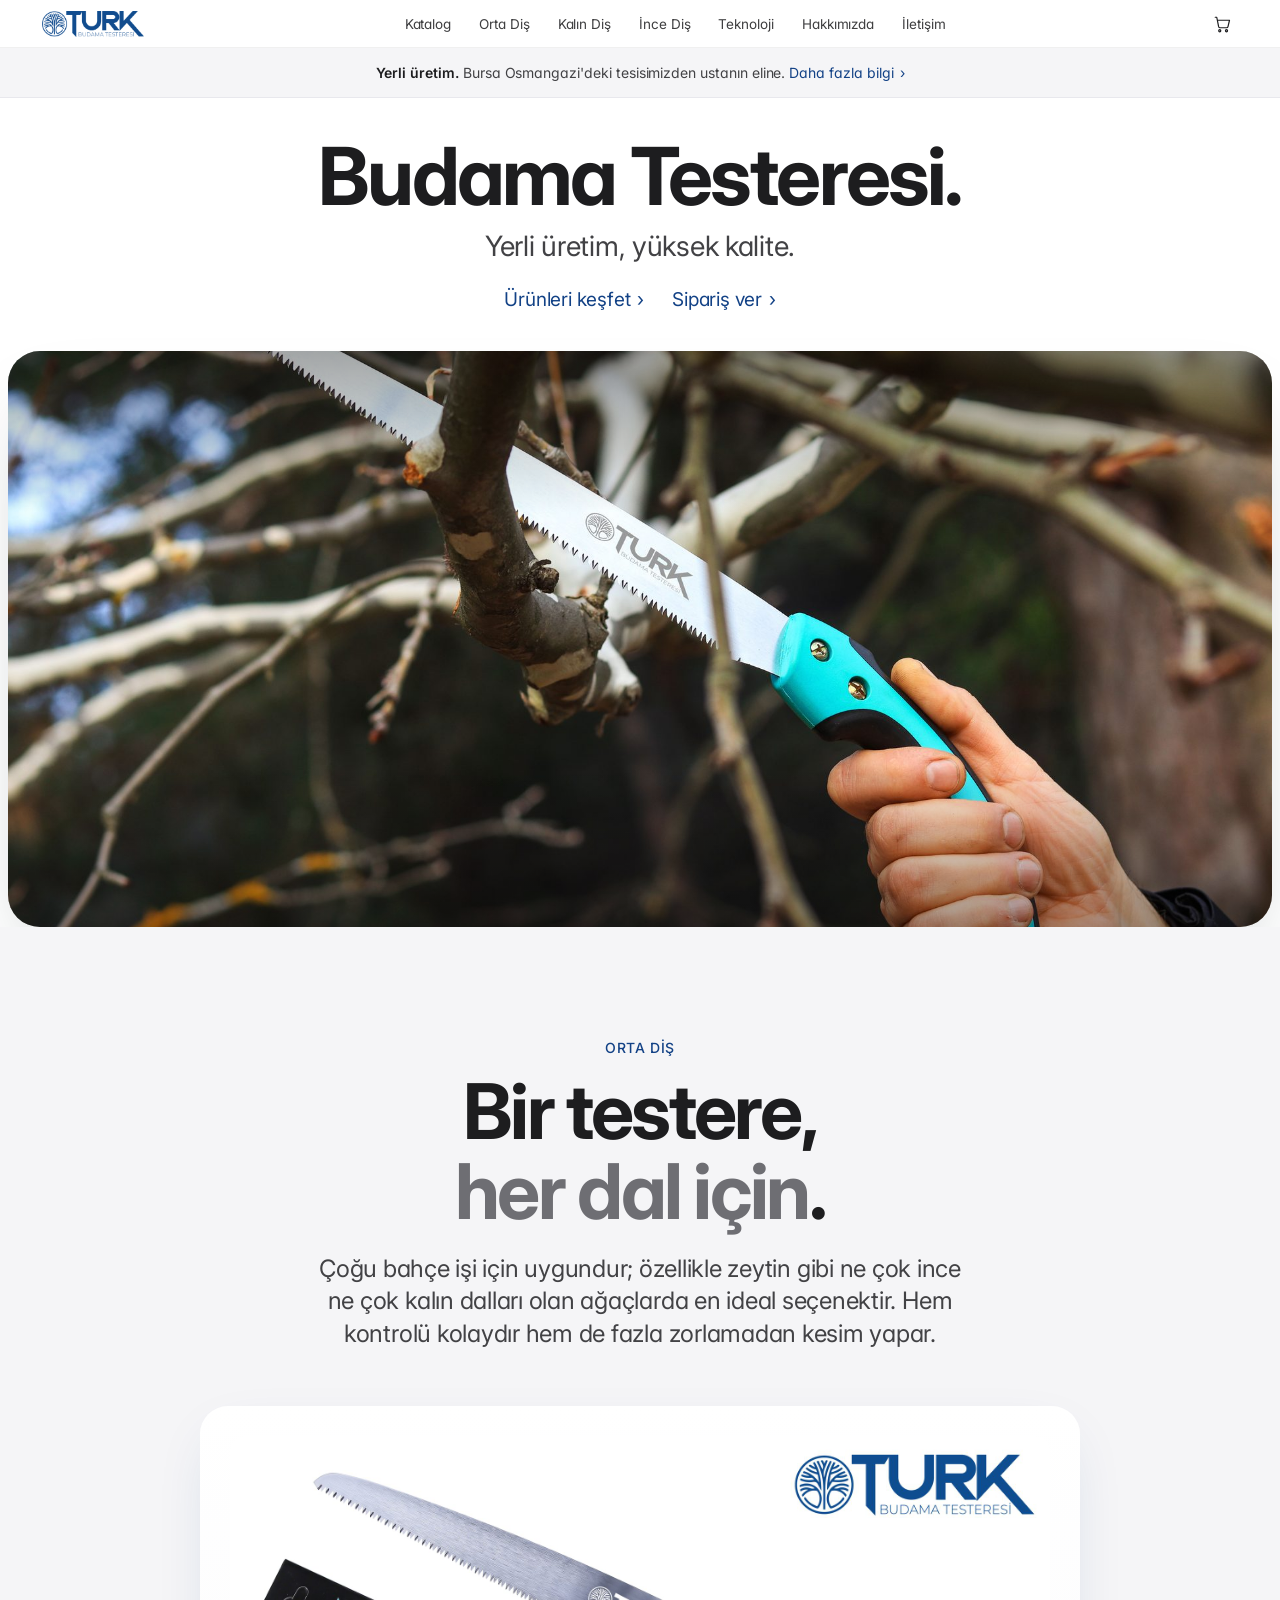
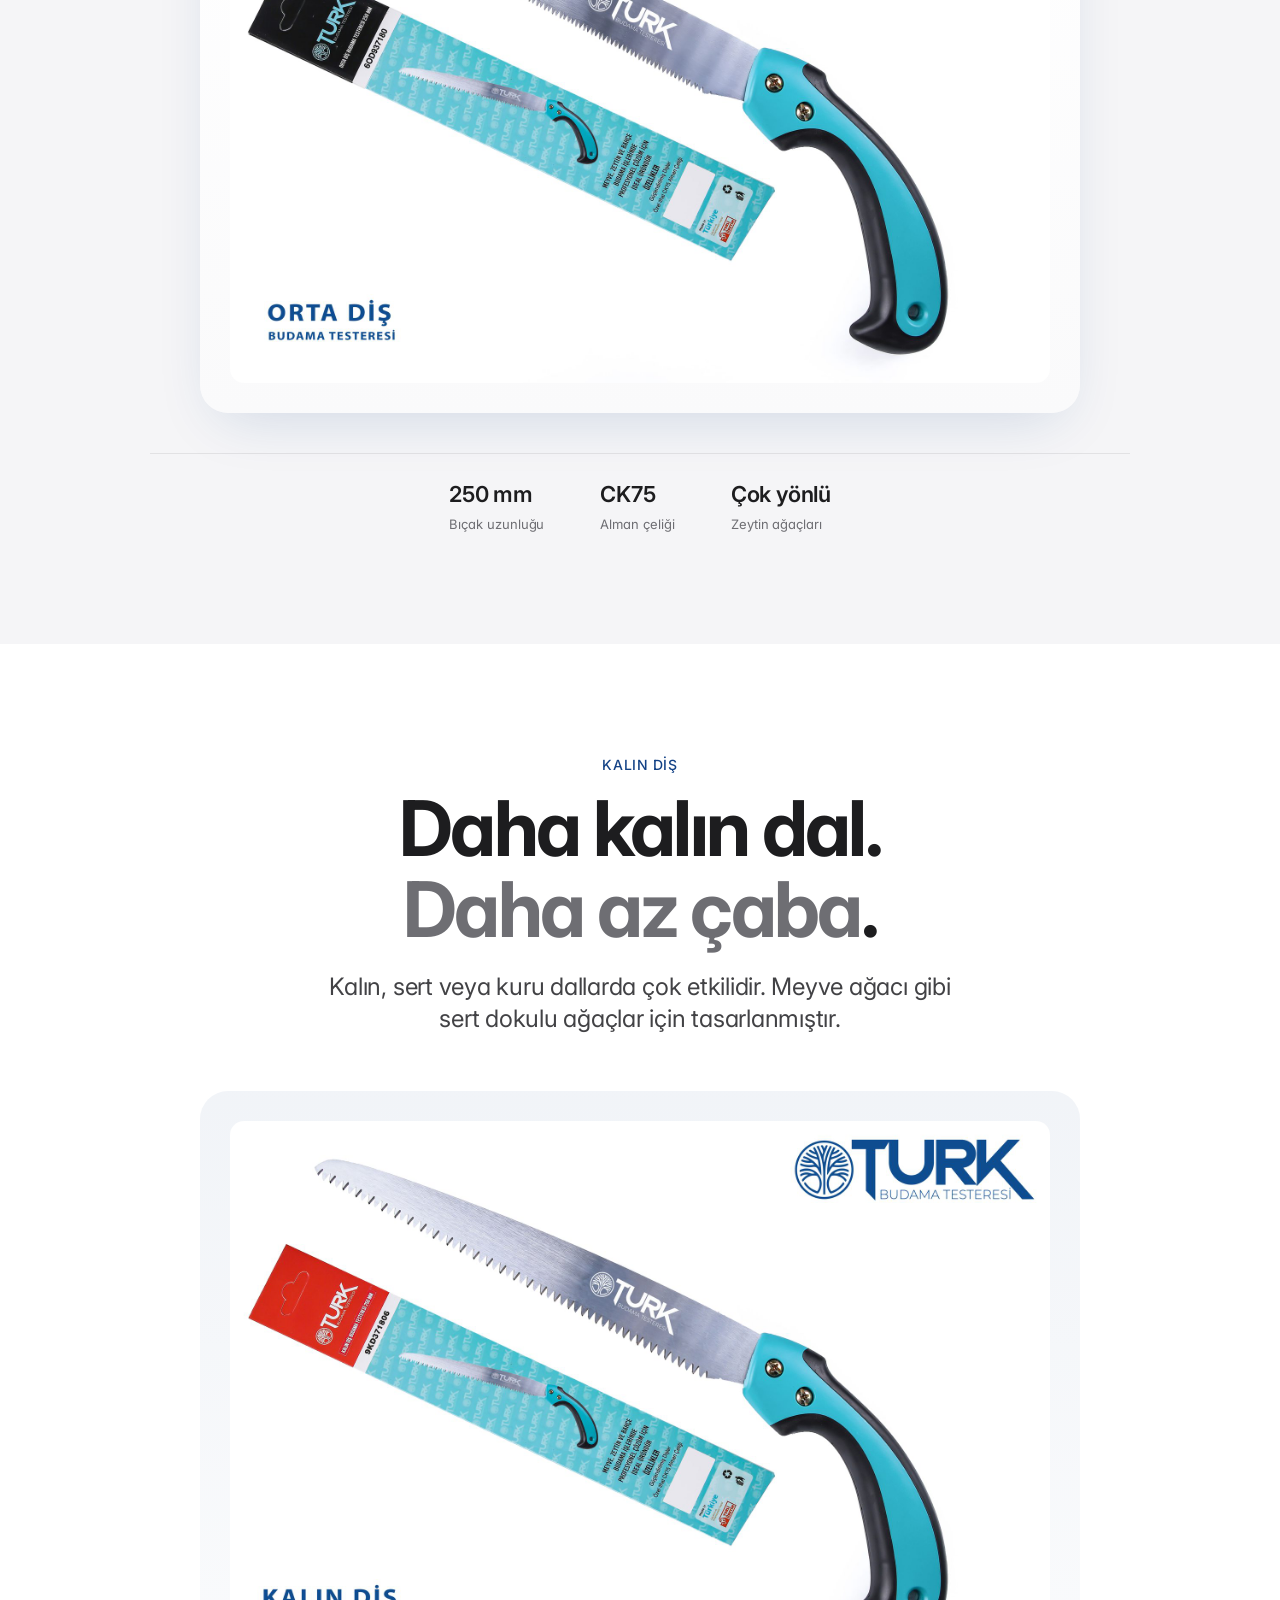
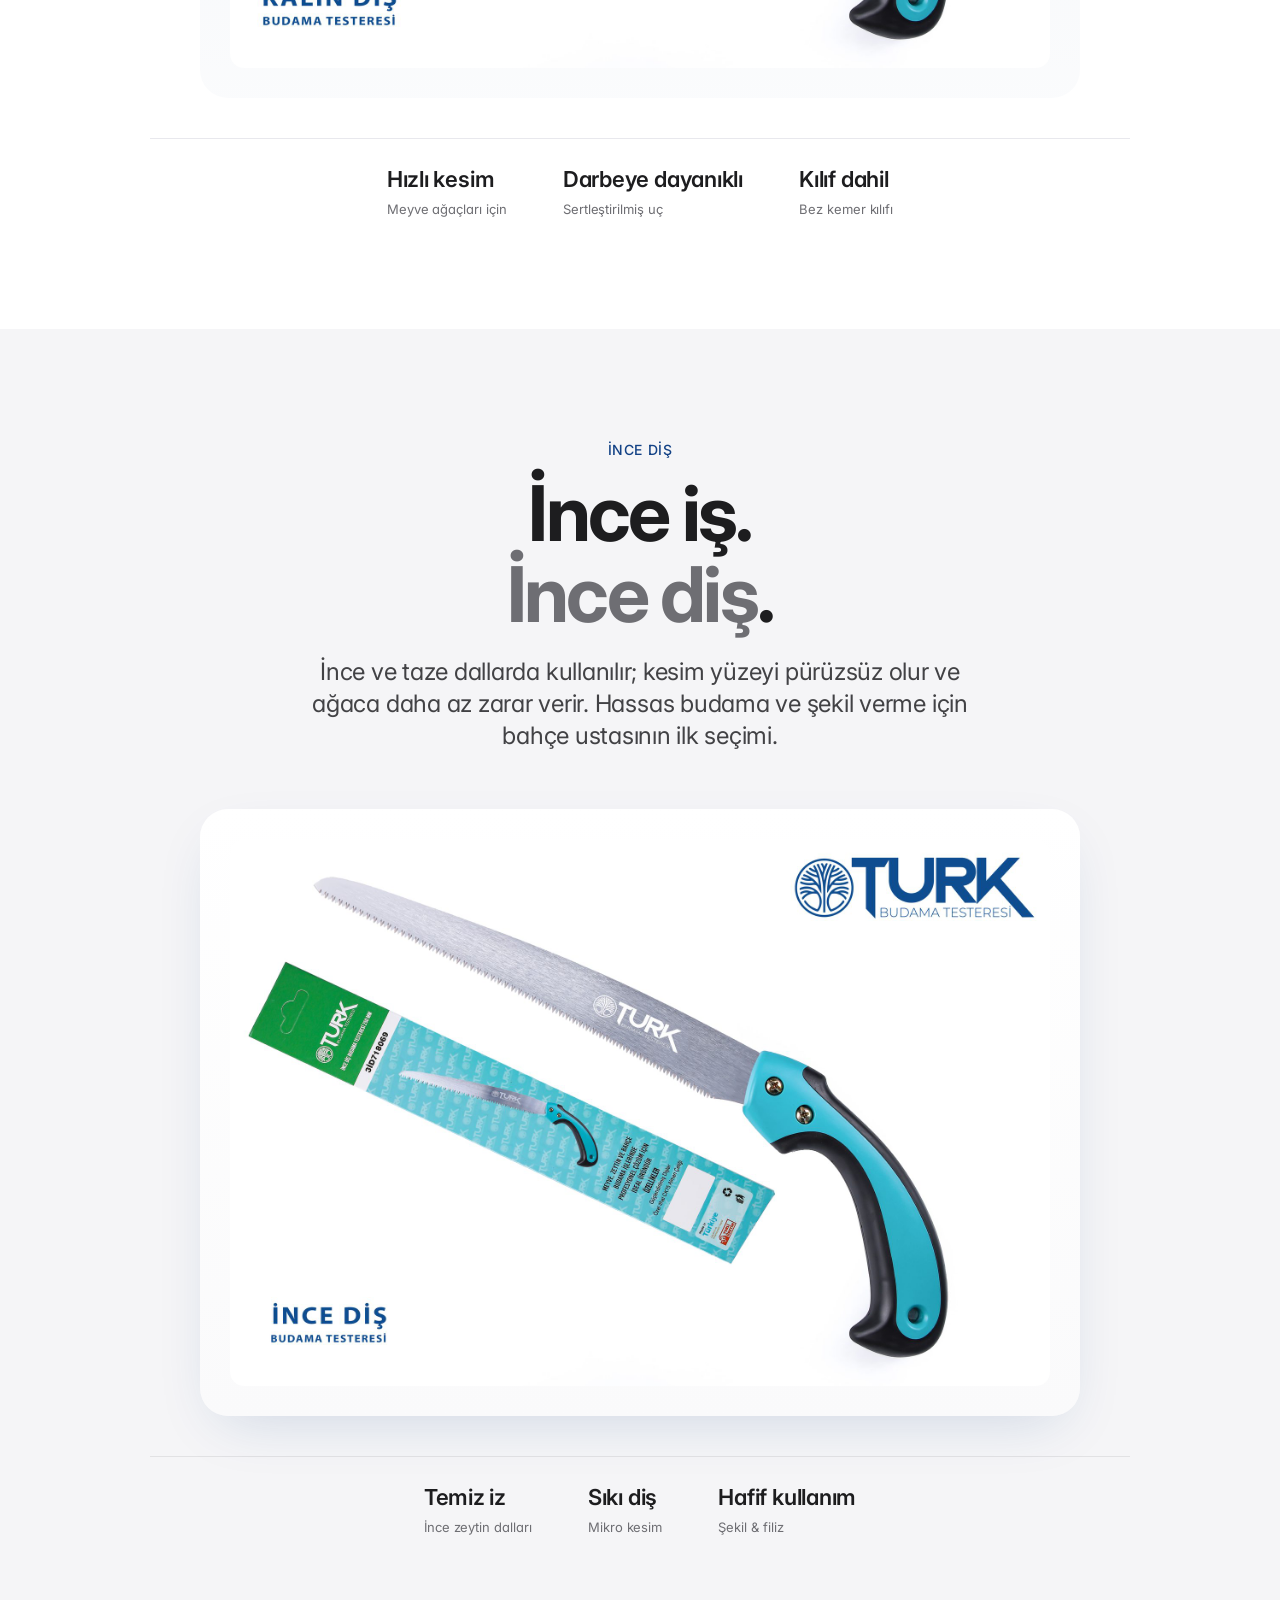
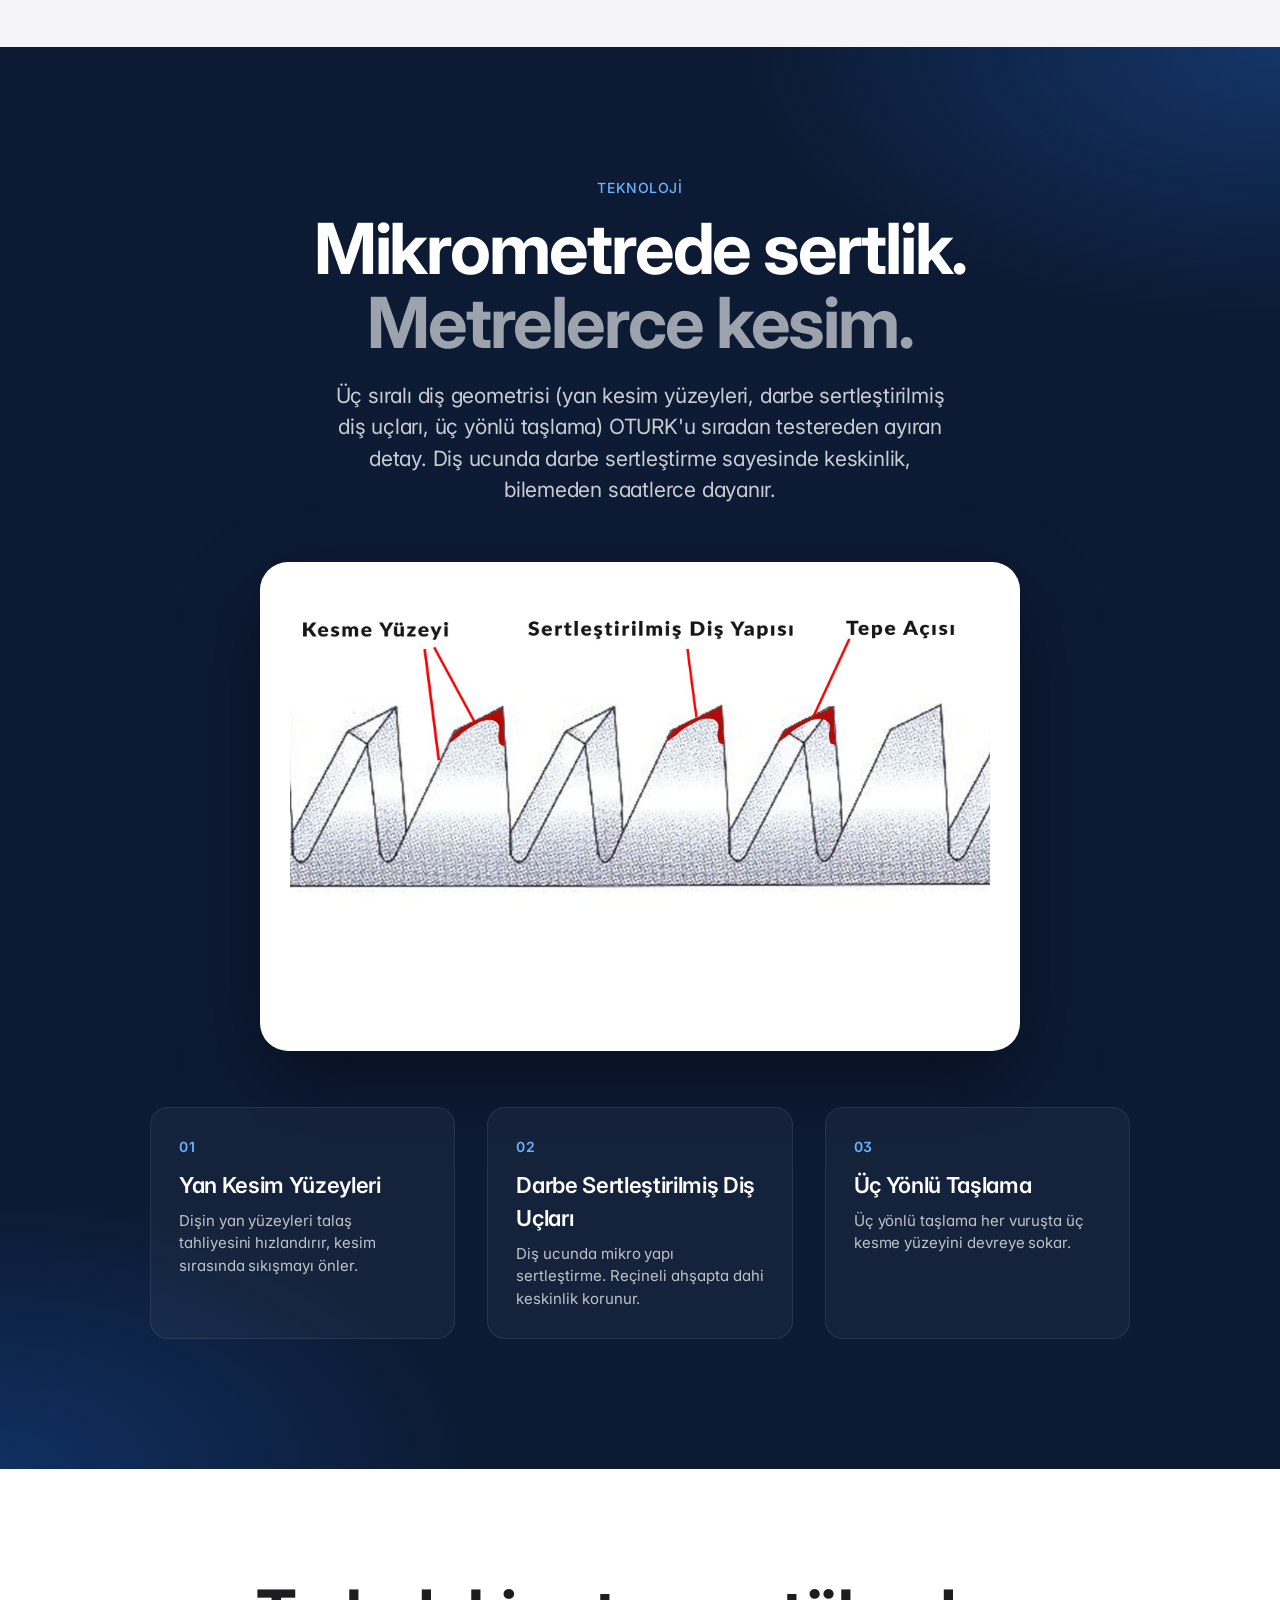
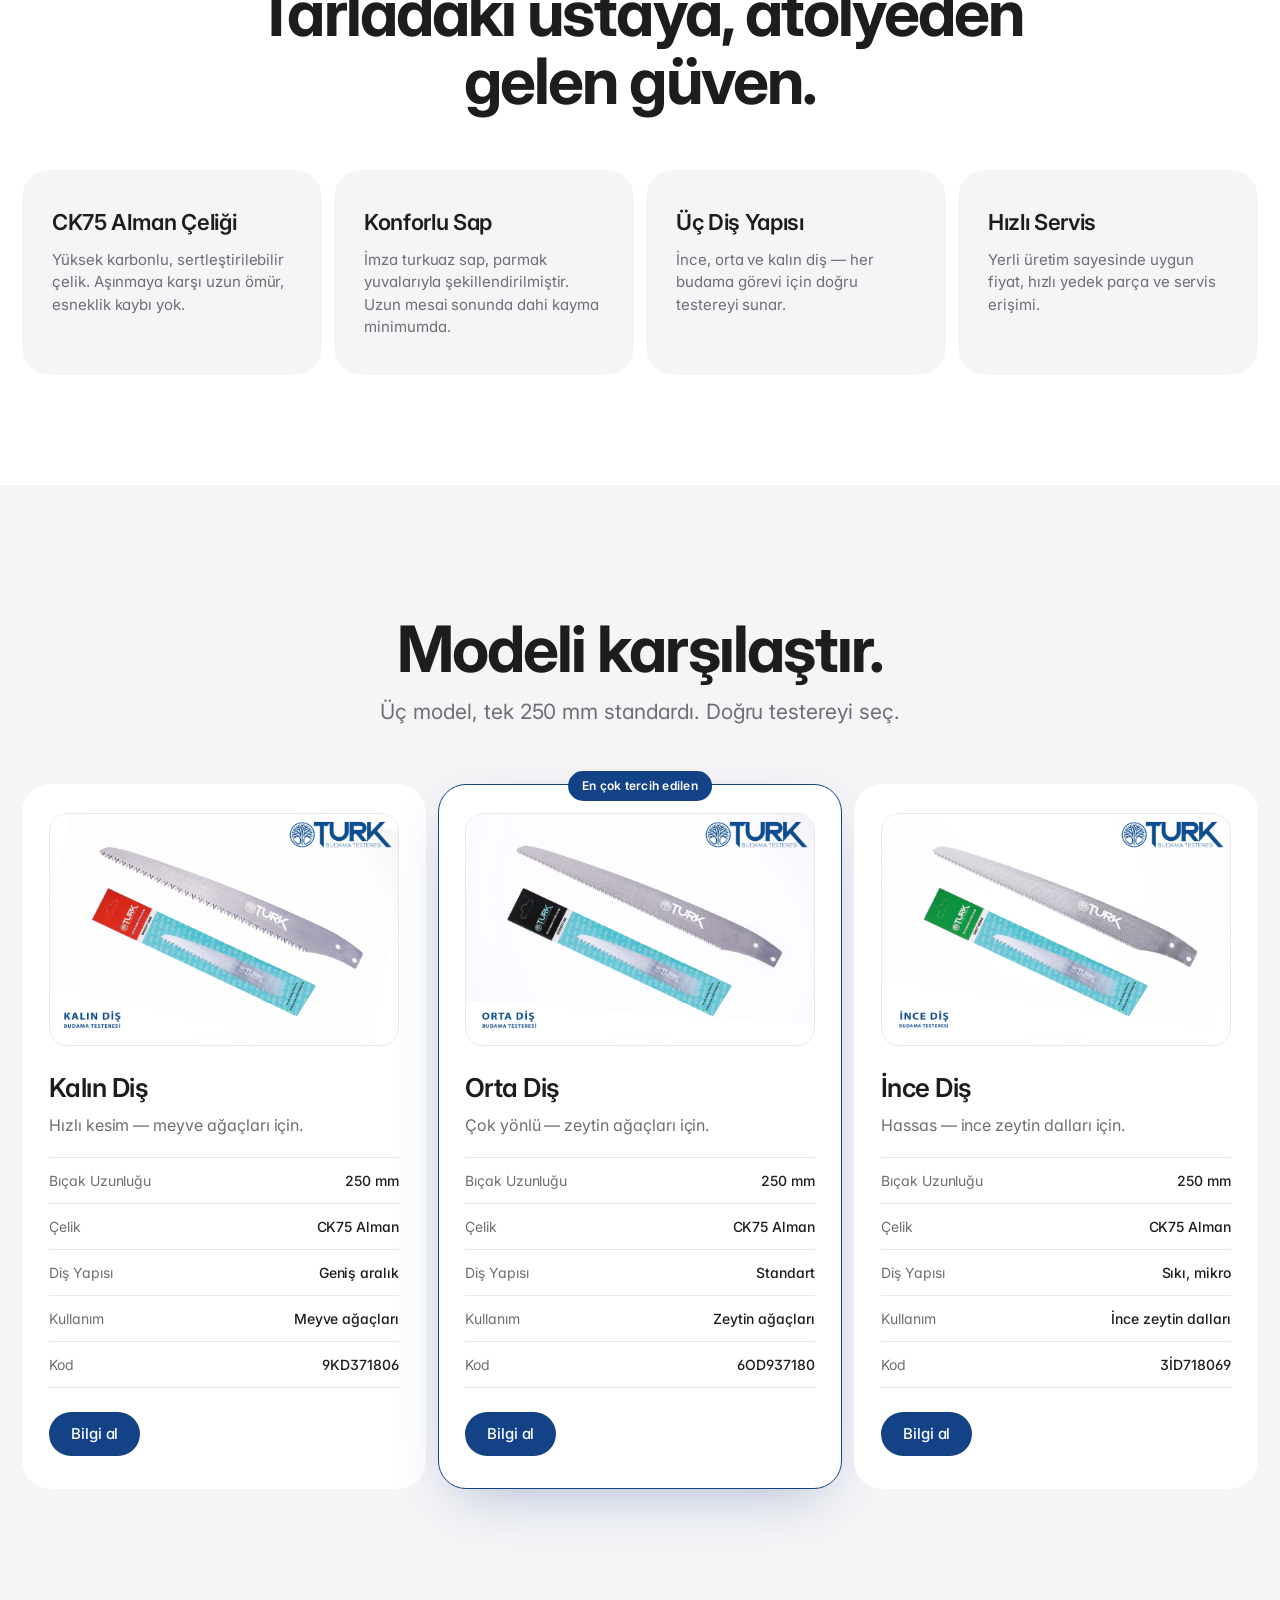
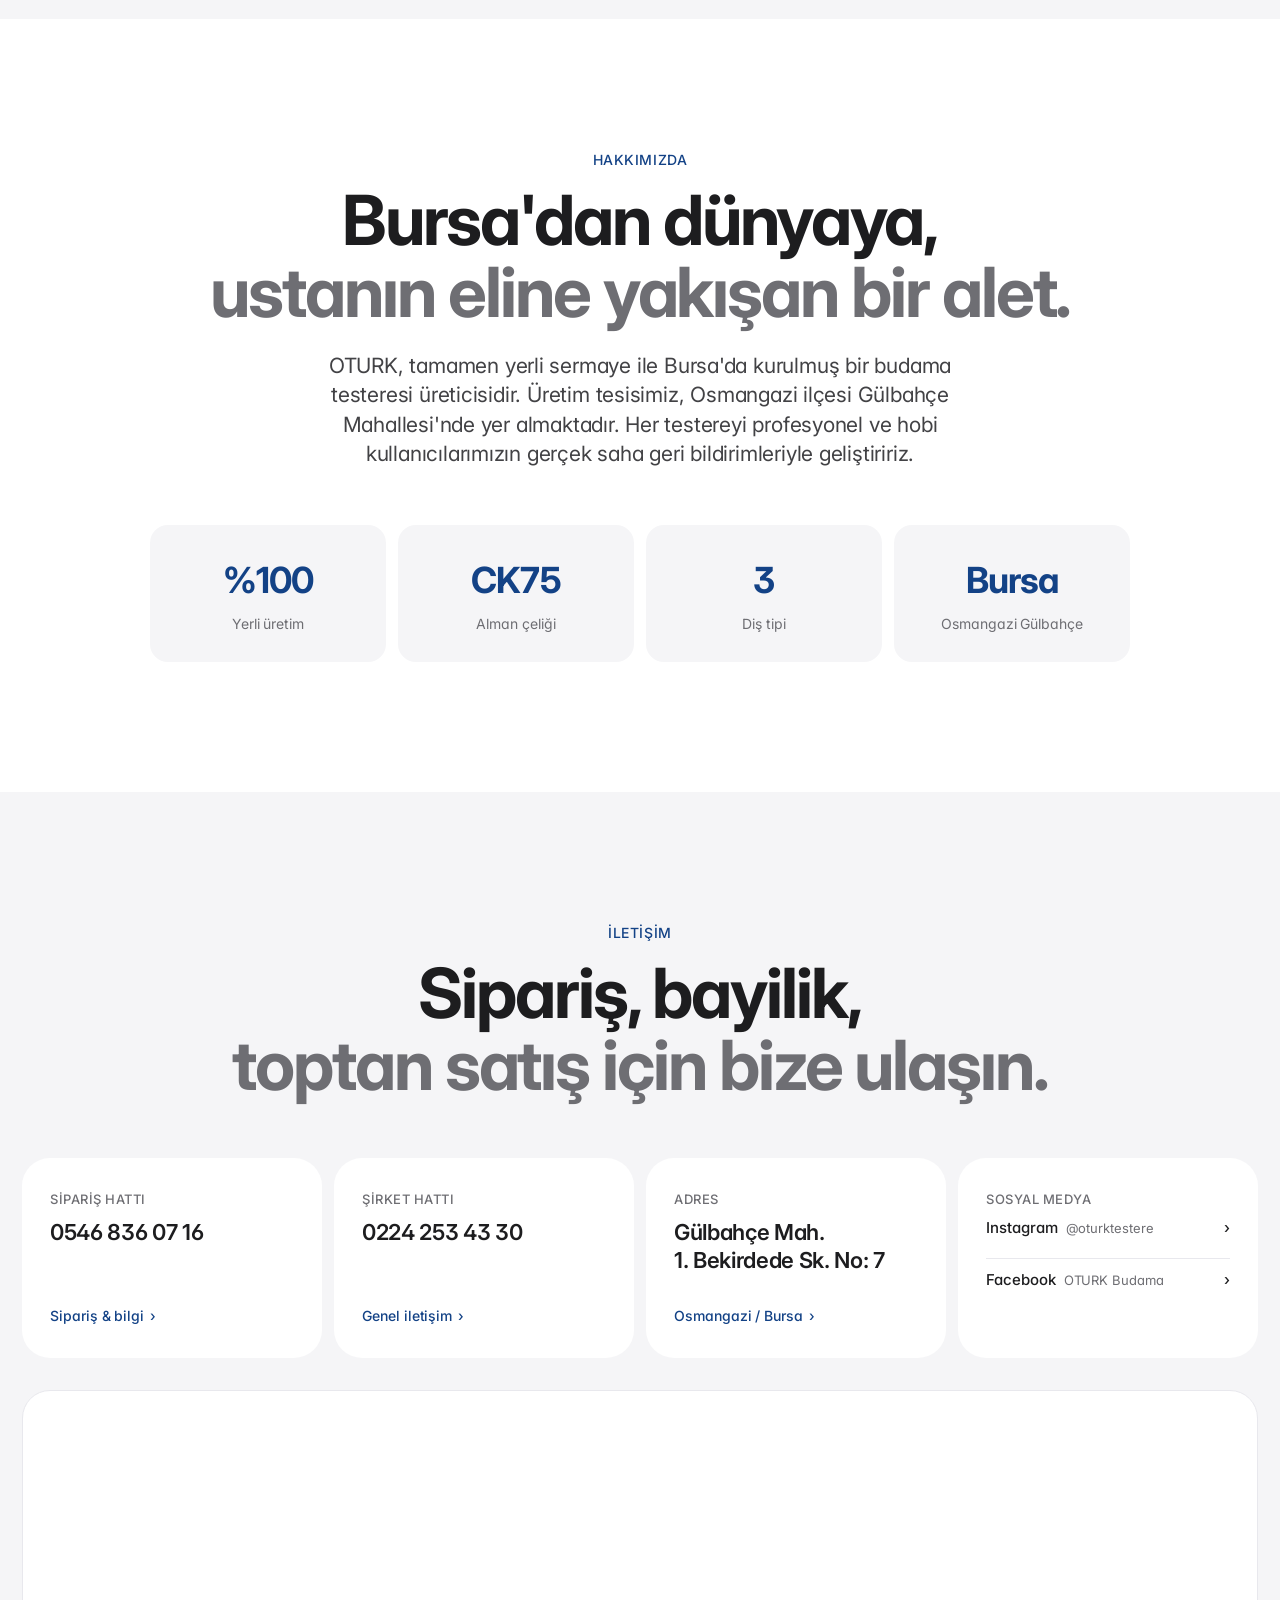
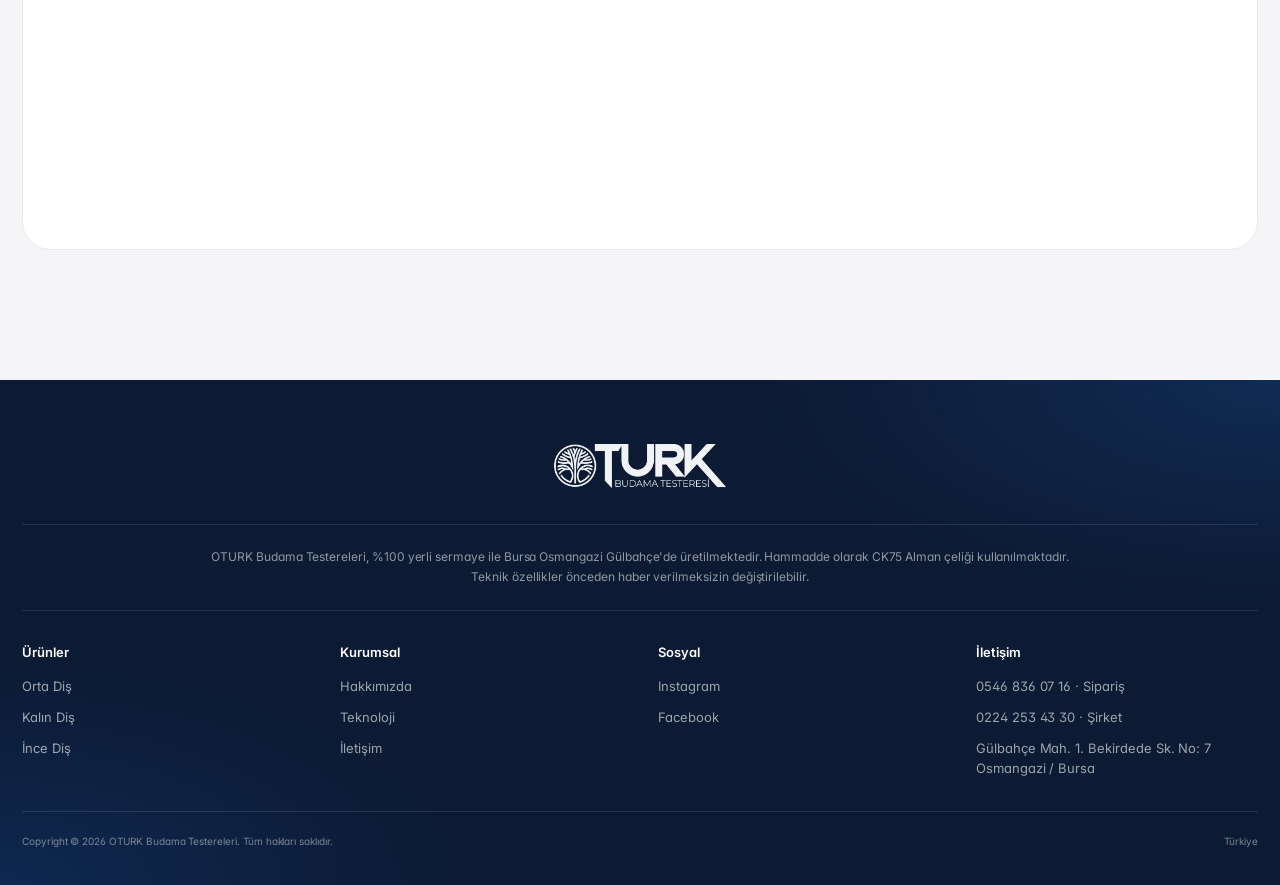
==== commit 50498c77: "Update product descriptions, terminology, and tagline - Replace feature/group ledes with detailed te" ====
--- a/index.html
+++ b/index.html
@@ -62,14 +62,14 @@
     <section class="hero hero--clean">
       <div class="hero-text">
         <h1 class="hero-headline">Budama Testeresi.</h1>
-        <p class="hero-tagline">Profesyonelin en sadık dalı.</p>
+        <p class="hero-tagline">Yerli üretim, yüksek kalite.</p>
         <div class="hero-links">
           <a href="#orta">Ürünleri keşfet <i aria-hidden="true">›</i></a>
           <a href="#iletisim">Sipariş ver <i aria-hidden="true">›</i></a>
         </div>
       </div>
       <div class="hero-stage hero-stage--clean">
-        <img class="hero-stage-img" src="images/oturk-hero.jpg" alt="OTURK Budama Testeresi — bıçak ve turkuaz tutaç doğal ortamda" />
+        <img class="hero-stage-img" src="images/oturk-hero.jpg" alt="OTURK Budama Testeresi — bıçak ve turkuaz sap doğal ortamda" />
       </div>
     </section>
 
@@ -82,9 +82,9 @@
           <span class="accent">her dal için</span>.
         </h2>
         <p class="feature-lede">
-          Orta diş yapısı, ince dalın inceliğiyle kalın dalın hızını birleştirir.
-          Meyve ağacından bağ tellerine kadar her budamada güvenle kullanılır —
-          bu yüzden en çok tercih edilen modelimiz.
+          Çoğu bahçe işi için uygundur;
+          özellikle zeytin gibi ne çok ince ne çok kalın dalları olan ağaçlarda en ideal seçenektir.
+          Hem kontrolü kolaydır hem de fazla zorlamadan kesim yapar.
         </p>
         <div class="feature-image">
           <img src="images/orta-dis-3.jpg" alt="OTURK Orta Diş Budama Testeresi yakın çekim" loading="lazy" />
@@ -92,7 +92,7 @@
         <ul class="feature-points" role="list">
           <li><b>250 mm</b><span>Bıçak uzunluğu</span></li>
           <li><b>CK75</b><span>Alman çeliği</span></li>
-          <li><b>Çok yönlü</b><span>Meyve ağacı &amp; bağ</span></li>
+          <li><b>Çok yönlü</b><span>Zeytin ağaçları</span></li>
         </ul>
       </div>
     </section>
@@ -106,15 +106,14 @@
           <span class="accent">Daha az çaba</span>.
         </h2>
         <p class="feature-lede">
-          Geniş diş aralığı ve darbe sertleştirilmiş diş uçları, kalın gövdelere ilk
-          vuruşta tutunur. Zeytin gövdesinde uzun mesai gerektiğinde bilek
-          yormadan, hızla kestirir.
+          Kalın, sert veya kuru dallarda çok etkilidir. Meyve ağacı gibi
+          sert dokulu ağaçlar için tasarlanmıştır.
         </p>
         <div class="feature-image">
           <img src="images/kalin-dis-3.jpg" alt="OTURK Kalın Diş Budama Testeresi yakın çekim" loading="lazy" />
         </div>
         <ul class="feature-points" role="list">
-          <li><b>Hızlı kesim</b><span>Kalın gövde için</span></li>
+          <li><b>Hızlı kesim</b><span>Meyve ağaçları için</span></li>
           <li><b>Darbeye dayanıklı</b><span>Sertleştirilmiş uç</span></li>
           <li><b>Kılıf dahil</b><span>Bez kemer kılıfı</span></li>
         </ul>
@@ -130,14 +129,14 @@
           <span class="accent">İnce diş</span>.
         </h2>
         <p class="feature-lede">
-          Sıkı diş yapısı, ince dallarda temiz ve doku yırtmayan iz bırakır.
-          Şekil budaması ve filiz alma için bahçe ustasının ilk seçimi.
+          İnce ve taze dallarda kullanılır; kesim yüzeyi pürüzsüz olur ve ağaca daha az
+          zarar verir. Hassas budama ve şekil verme için bahçe ustasının ilk seçimi.
         </p>
         <div class="feature-image">
           <img src="images/ince-dis-3.jpg" alt="OTURK İnce Diş Budama Testeresi yakın çekim" loading="lazy" />
         </div>
         <ul class="feature-points" role="list">
-          <li><b>Temiz iz</b><span>Hassas budama</span></li>
+          <li><b>Temiz iz</b><span>İnce zeytin dalları</span></li>
           <li><b>Sıkı diş</b><span>Mikro kesim</span></li>
           <li><b>Hafif kullanım</b><span>Şekil &amp; filiz</span></li>
         </ul>
@@ -194,8 +193,8 @@
             <p>Yüksek karbonlu, sertleştirilebilir çelik. Aşınmaya karşı uzun ömür, esneklik kaybı yok.</p>
           </div>
           <div class="why-card">
-            <h3>Konforlu Tutaç</h3>
-            <p>İmza turkuaz tutaç, parmak yuvalarıyla şekillendirilmiştir. Uzun mesai sonunda dahi kayma minimumda.</p>
+            <h3>Konforlu Sap</h3>
+            <p>İmza turkuaz sap, parmak yuvalarıyla şekillendirilmiştir. Uzun mesai sonunda dahi kayma minimumda.</p>
           </div>
           <div class="why-card">
             <h3>Üç Diş Yapısı</h3>
@@ -221,12 +220,12 @@
               <img src="images/kalin-dis-katalog.jpg" alt="Kalın Diş paket ve bıçak" loading="lazy" />
             </div>
             <h3>Kalın Diş</h3>
-            <p class="compare-desc">Hızlı kesim — kalın gövde ve dal.</p>
+            <p class="compare-desc">Hızlı kesim — meyve ağaçları için.</p>
             <dl class="compare-specs">
               <dt>Bıçak Uzunluğu</dt><dd>250 mm</dd>
               <dt>Çelik</dt><dd>CK75 Alman</dd>
               <dt>Diş Yapısı</dt><dd>Geniş aralık</dd>
-              <dt>Kullanım</dt><dd>Zeytin gövdesi</dd>
+              <dt>Kullanım</dt><dd>Meyve ağaçları</dd>
               <dt>Kod</dt><dd>9KD371806</dd>
             </dl>
             <a class="btn btn--blue" href="#iletisim">Bilgi al</a>
@@ -237,12 +236,12 @@
               <img src="images/orta-dis-katalog.jpg" alt="Orta Diş paket ve bıçak" loading="lazy" />
             </div>
             <h3>Orta Diş</h3>
-            <p class="compare-desc">Çok yönlü — meyve ve bağ budaması.</p>
+            <p class="compare-desc">Çok yönlü — zeytin ağaçları için.</p>
             <dl class="compare-specs">
               <dt>Bıçak Uzunluğu</dt><dd>250 mm</dd>
               <dt>Çelik</dt><dd>CK75 Alman</dd>
               <dt>Diş Yapısı</dt><dd>Standart</dd>
-              <dt>Kullanım</dt><dd>Meyve ağacı &amp; bağ</dd>
+              <dt>Kullanım</dt><dd>Zeytin ağaçları</dd>
               <dt>Kod</dt><dd>6OD937180</dd>
             </dl>
             <a class="btn btn--blue" href="#iletisim">Bilgi al</a>
@@ -252,12 +251,12 @@
               <img src="images/ince-dis-katalog.jpg" alt="İnce Diş paket ve bıçak" loading="lazy" />
             </div>
             <h3>İnce Diş</h3>
-            <p class="compare-desc">Hassas — ince dal ve şekil budama.</p>
+            <p class="compare-desc">Hassas — ince zeytin dalları için.</p>
             <dl class="compare-specs">
               <dt>Bıçak Uzunluğu</dt><dd>250 mm</dd>
               <dt>Çelik</dt><dd>CK75 Alman</dd>
               <dt>Diş Yapısı</dt><dd>Sıkı, mikro</dd>
-              <dt>Kullanım</dt><dd>İnce dal &amp; şekil</dd>
+              <dt>Kullanım</dt><dd>İnce zeytin dalları</dd>
               <dt>Kod</dt><dd>3İD718069</dd>
             </dl>
             <a class="btn btn--blue" href="#iletisim">Bilgi al</a>
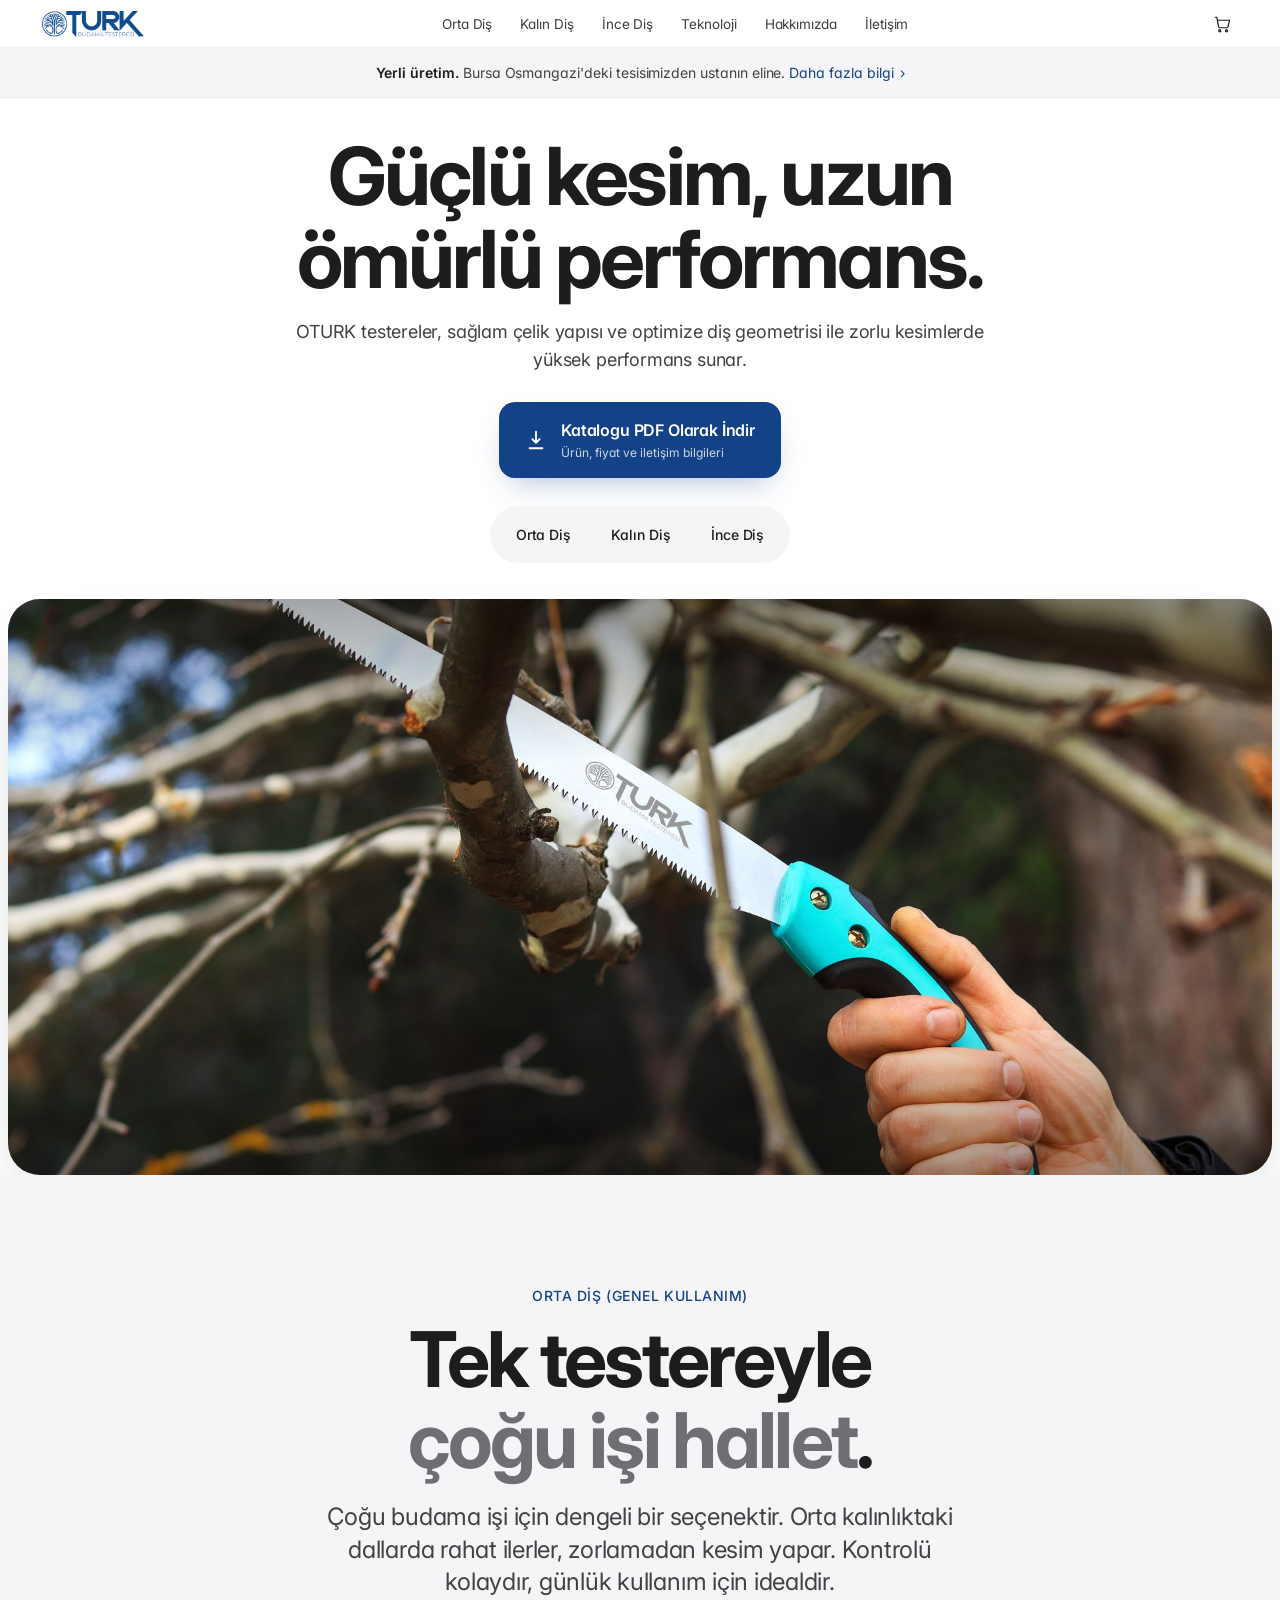
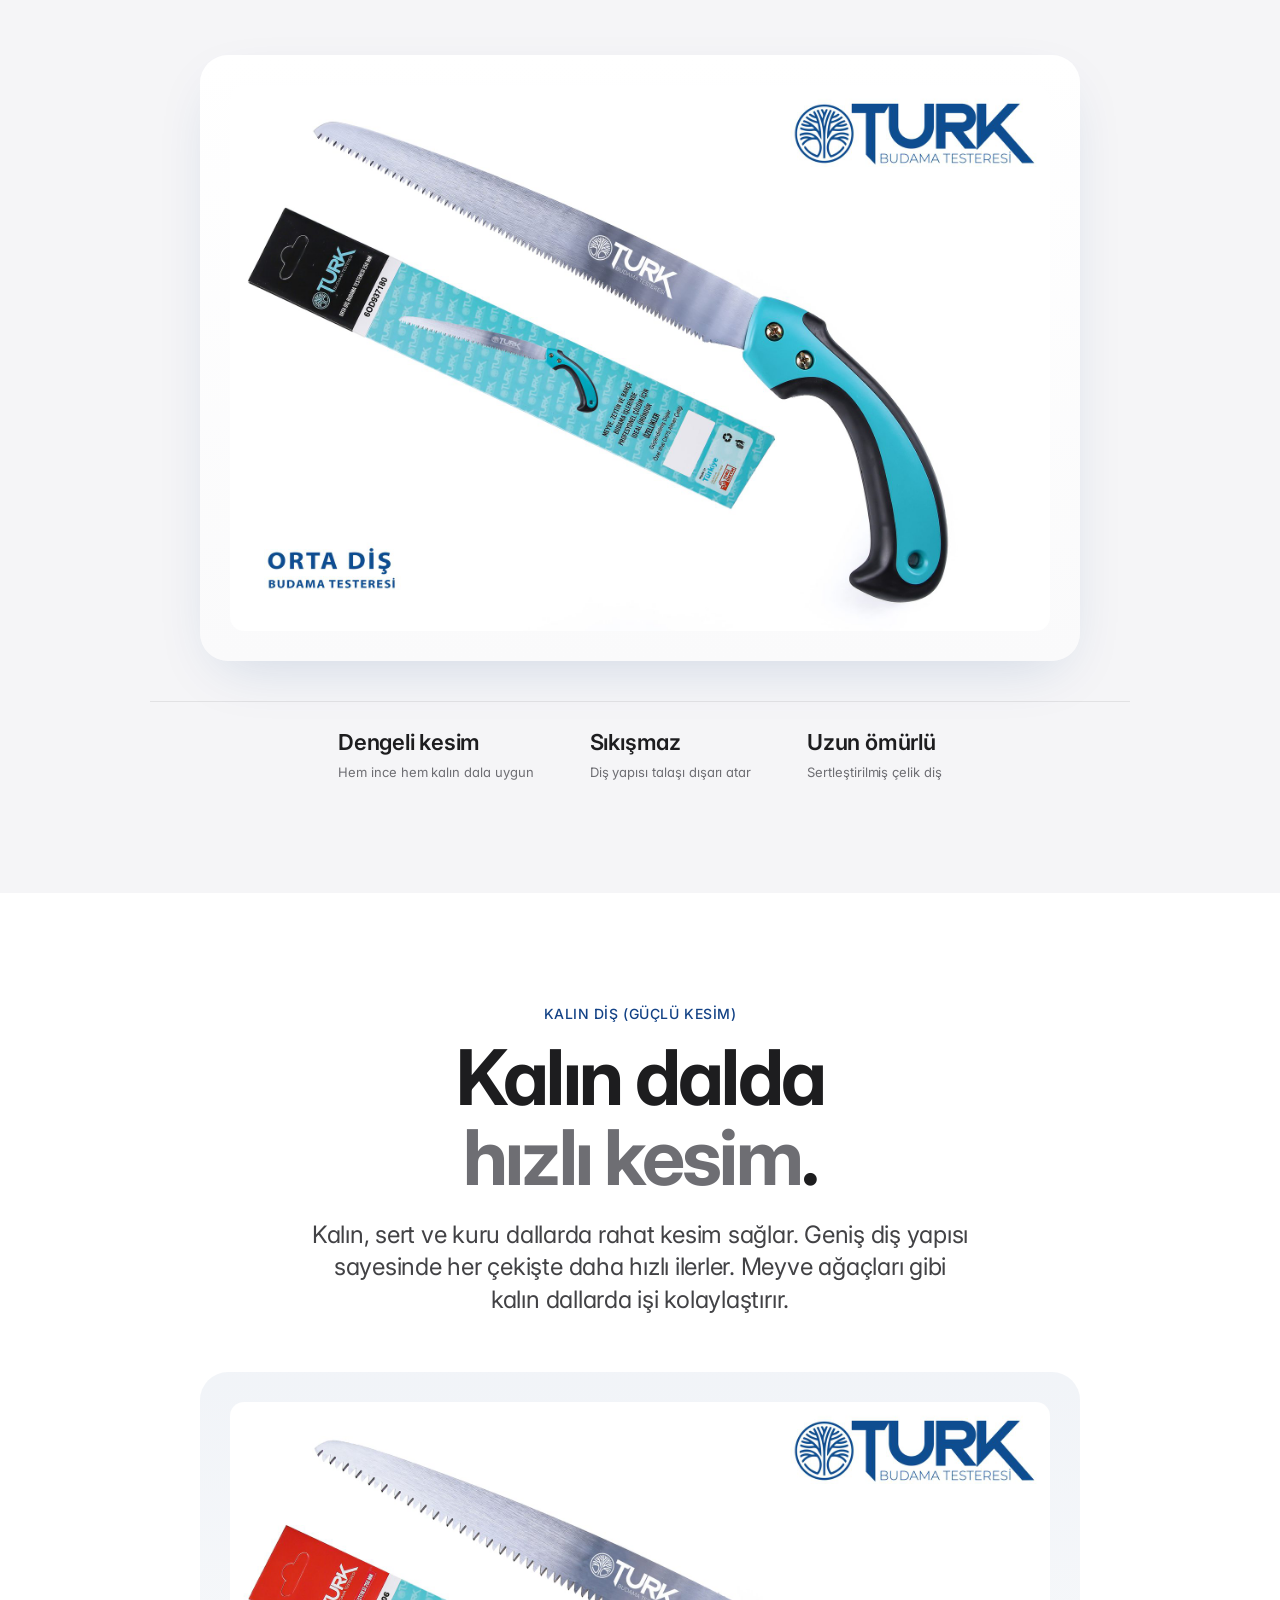
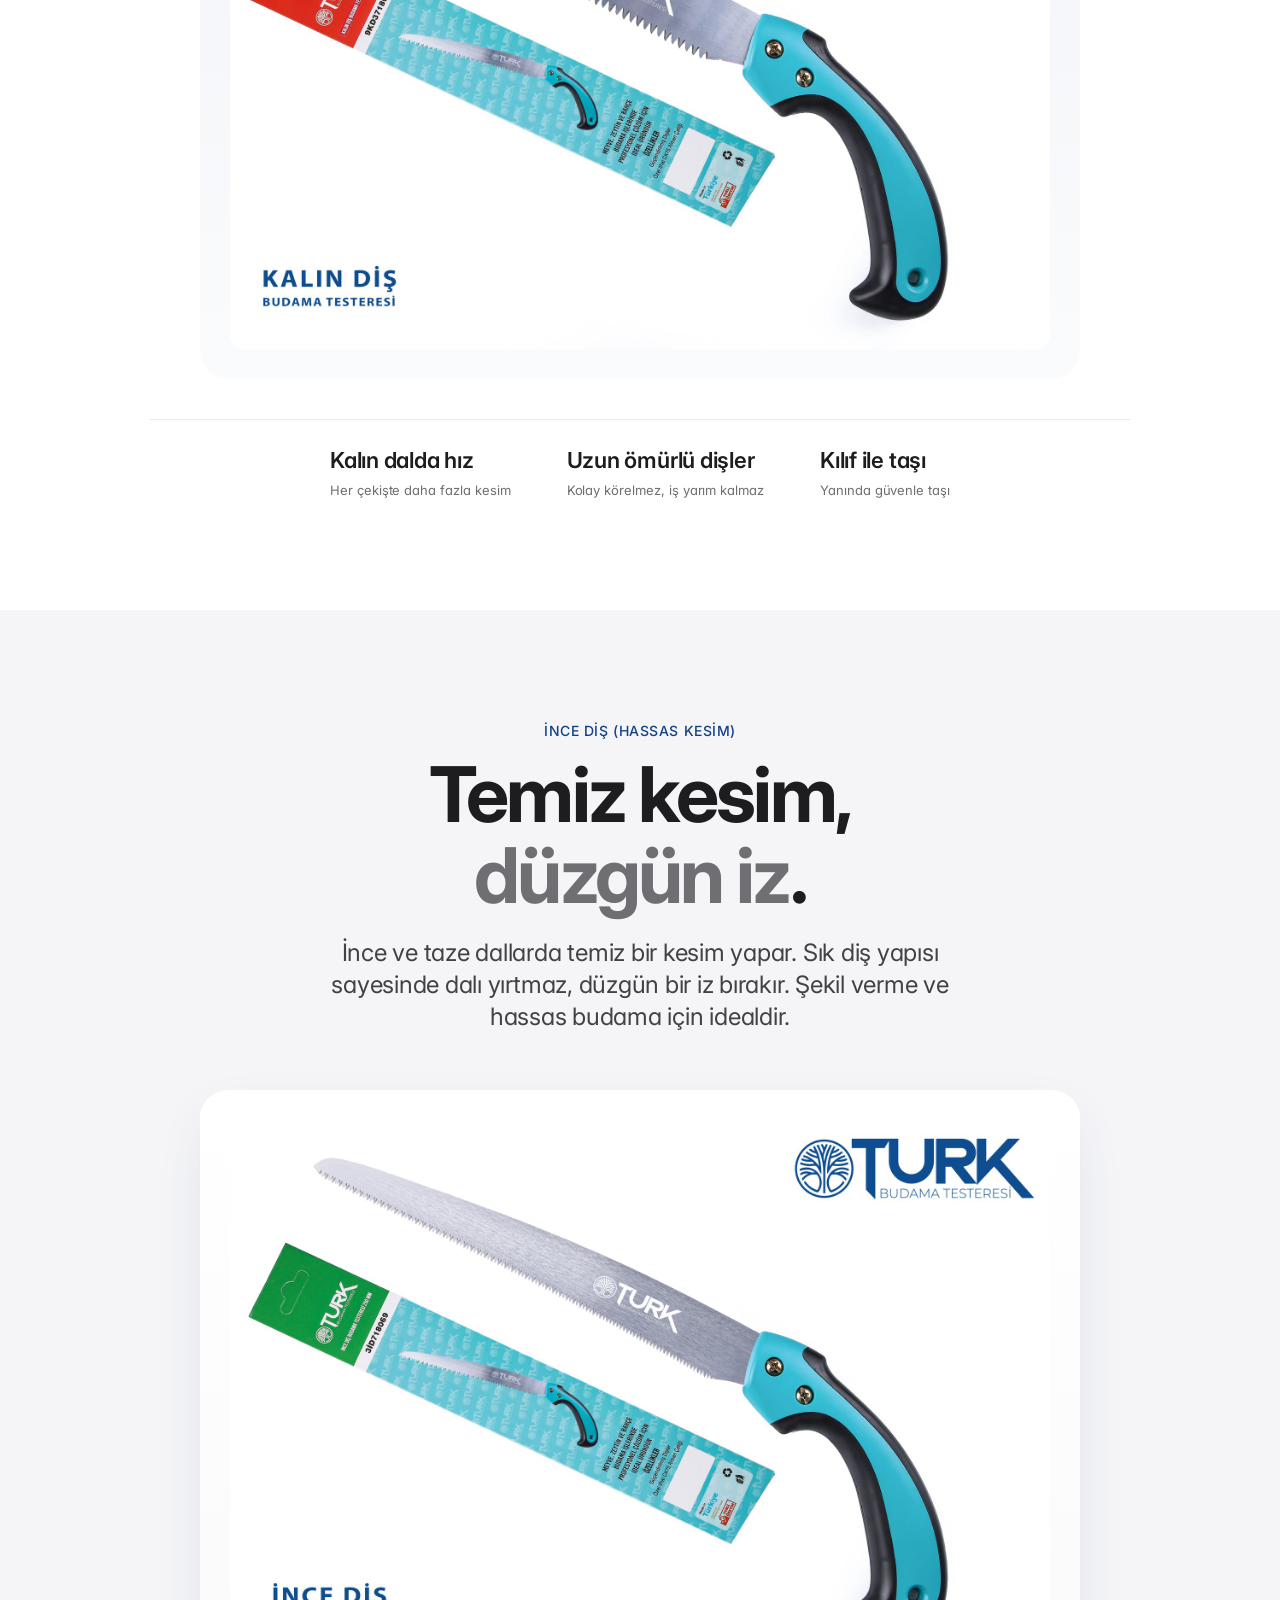
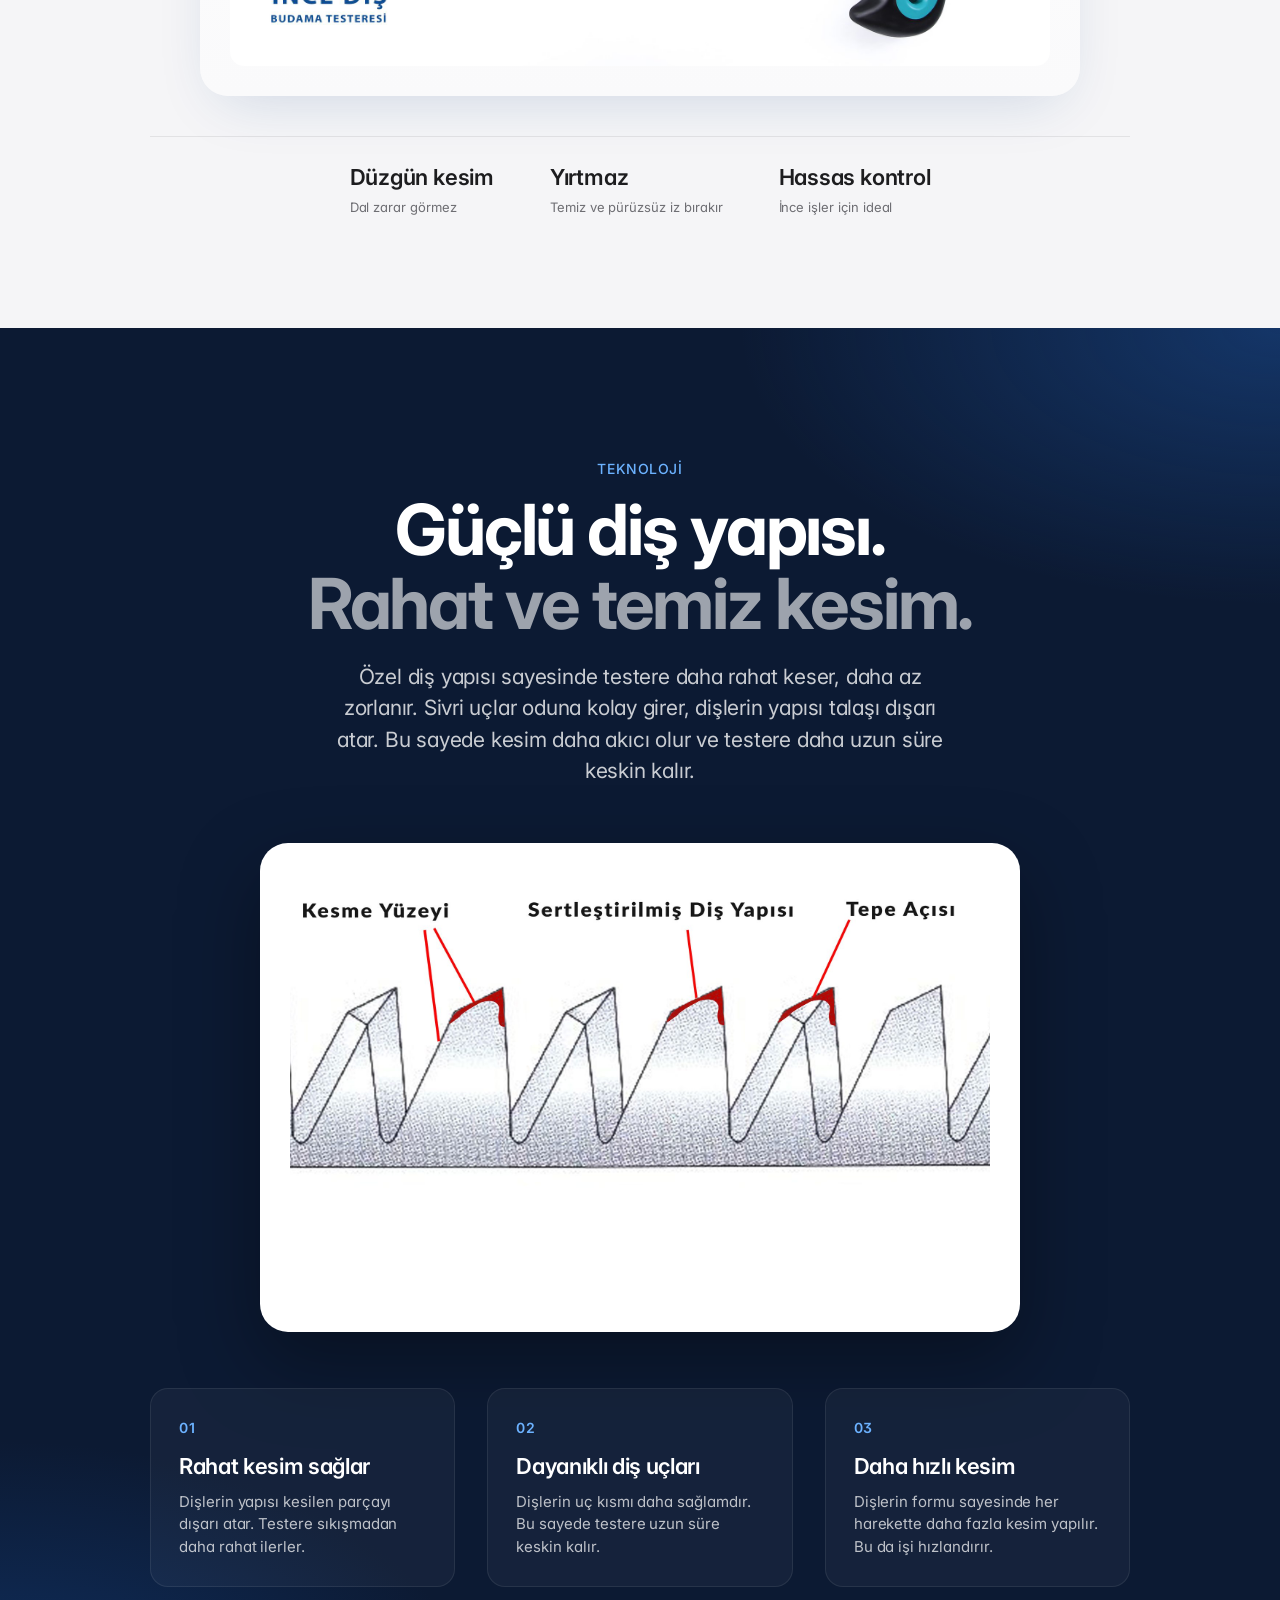
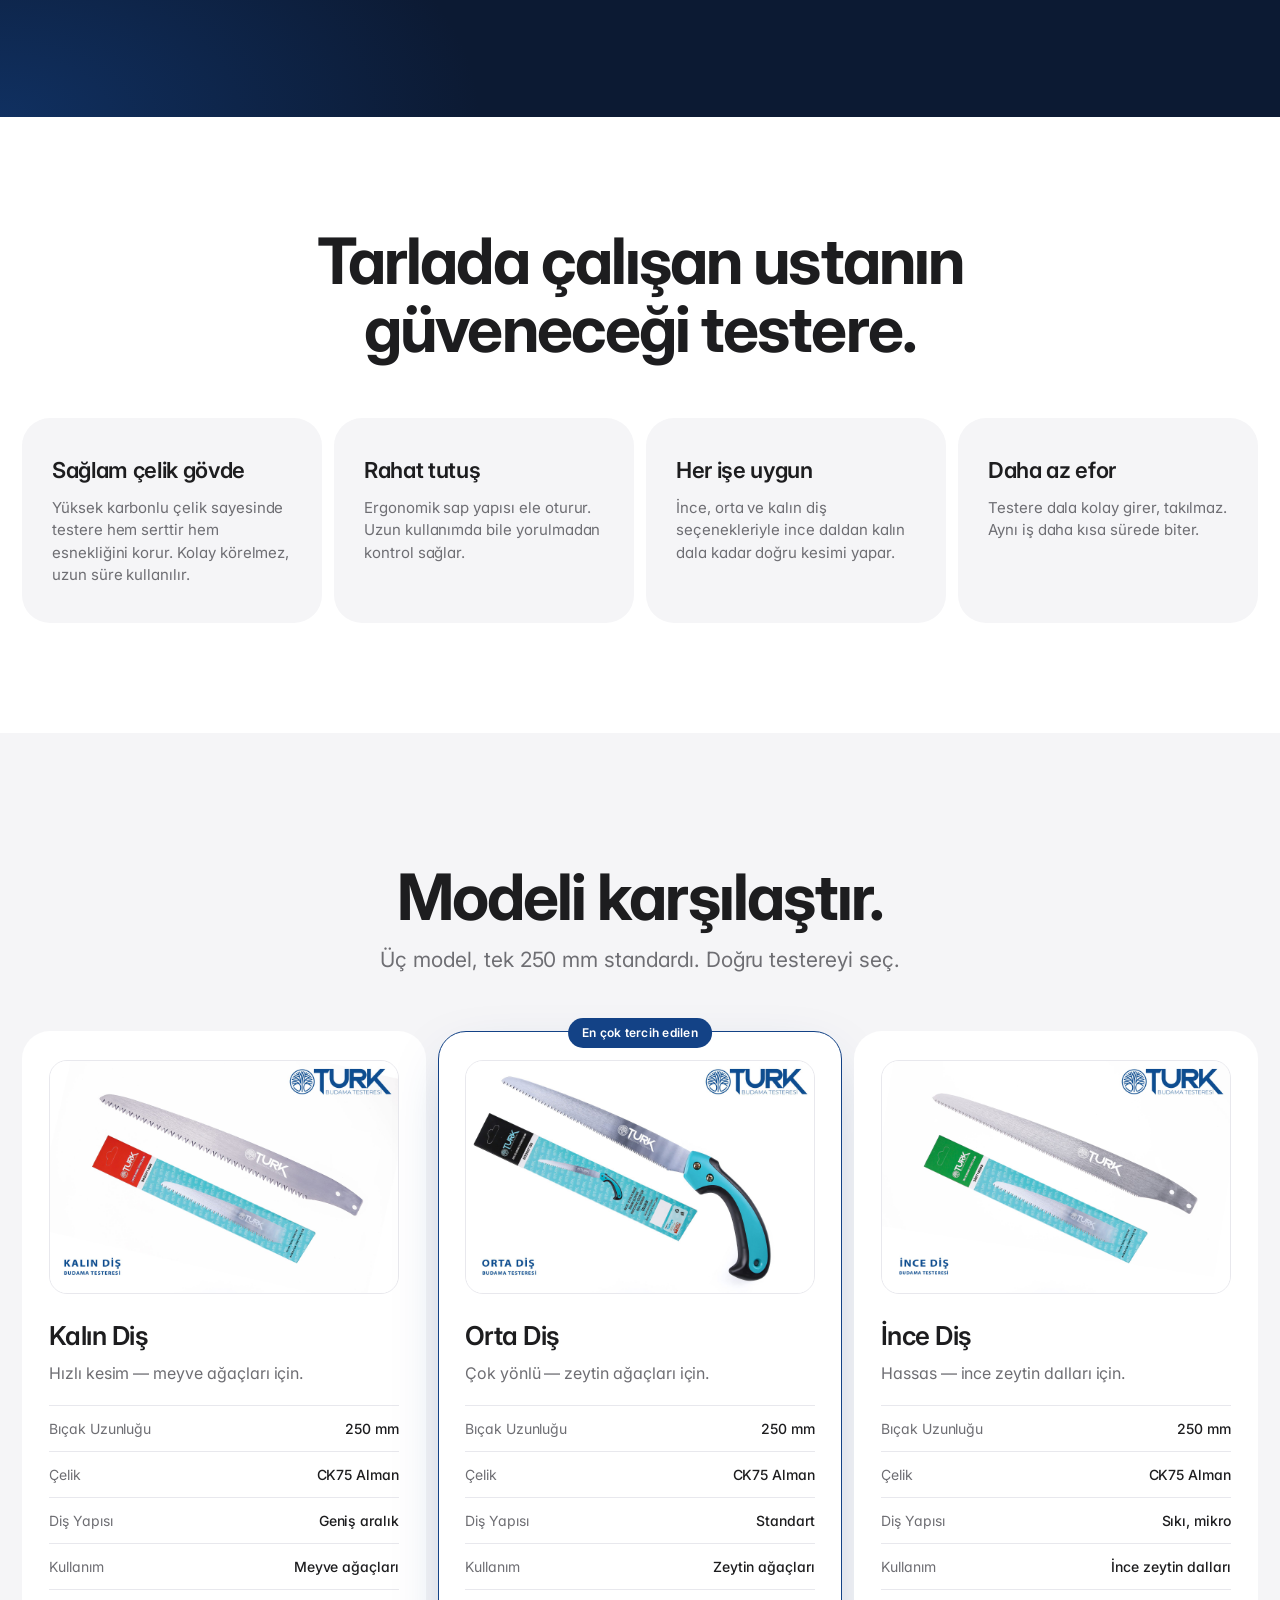
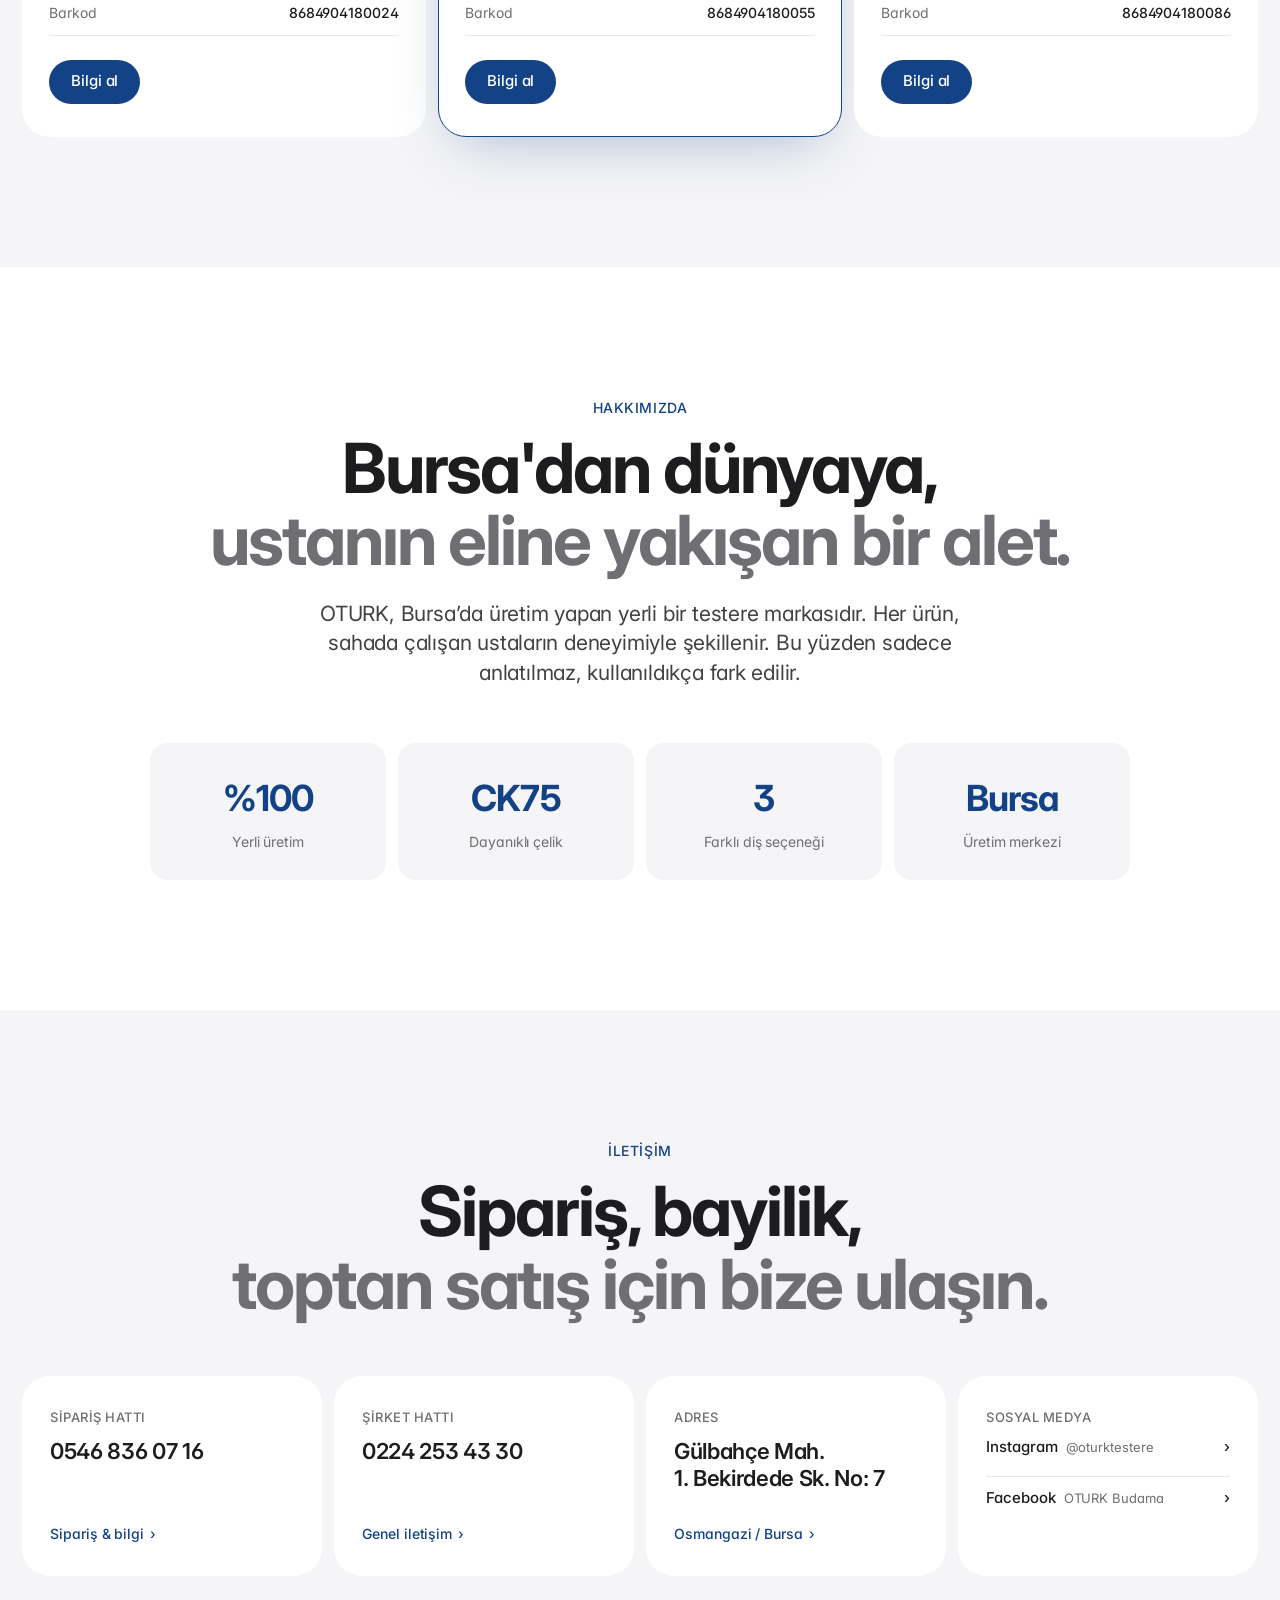
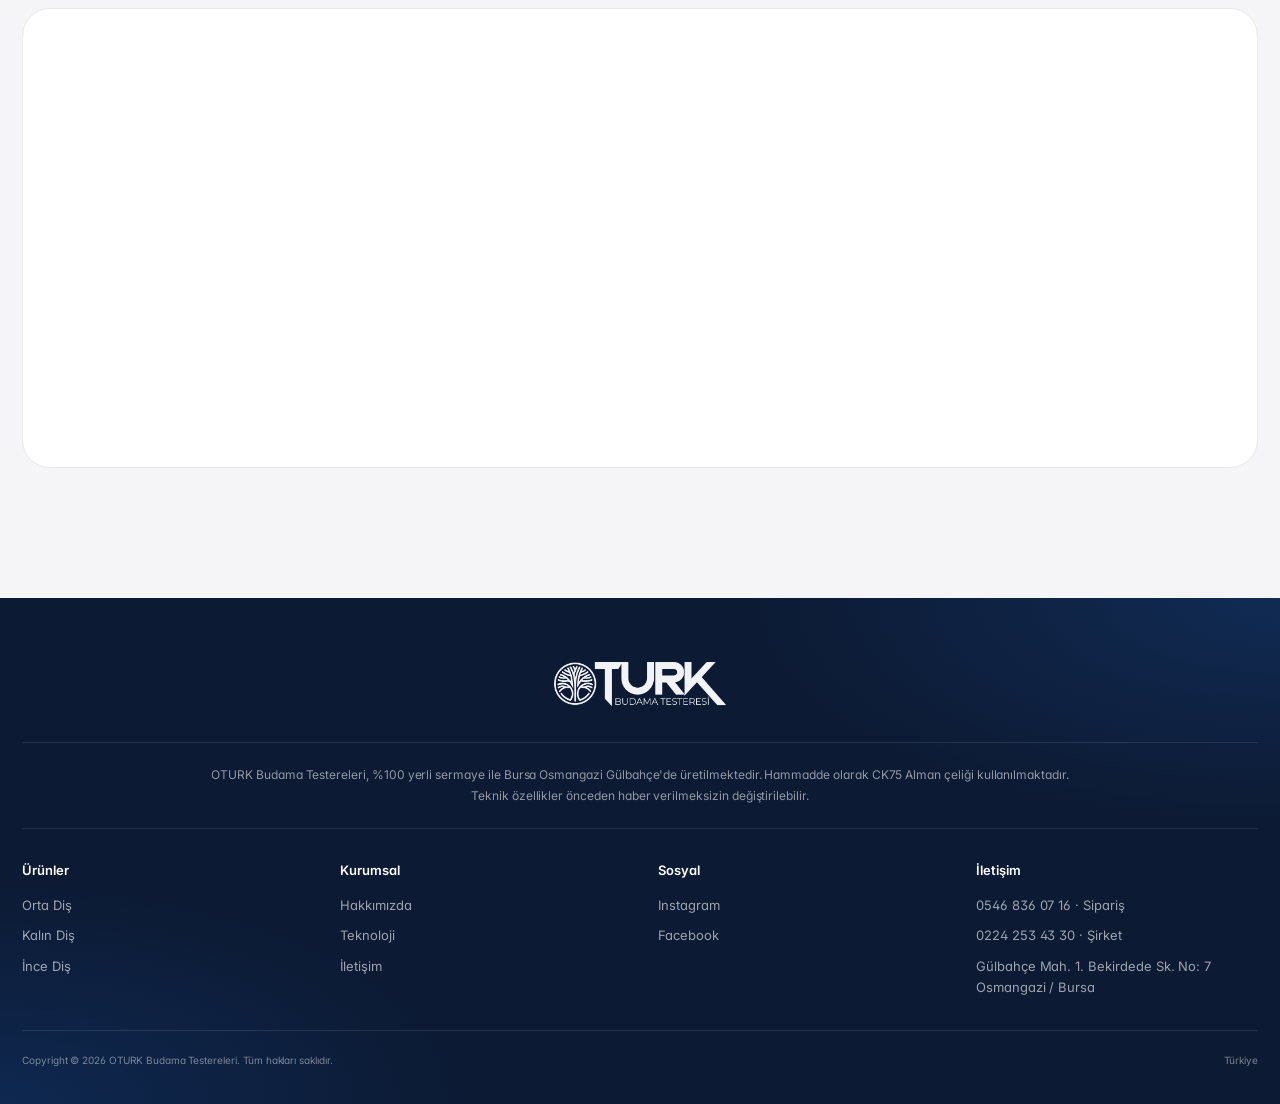
==== commit ab0c35a5: "Major refresh: SEO, content, restructure - Move catalog content to homepage hero (eyebrow + headline" ====
--- a/index.html
+++ b/index.html
@@ -4,16 +4,42 @@
   <meta charset="utf-8" />
   <meta name="viewport" content="width=device-width, initial-scale=1, viewport-fit=cover" />
   <meta name="theme-color" content="#134286" />
-  <title>OTURK Budama Testeresi — Yerli üretim, dünya standardı.</title>
-  <meta name="description" content="OTURK, Bursa'da CK75 Alman çeliğinden üretilen profesyonel budama testereleri. Üç diş tipi: ince, orta, kalın. Zeytin, meyve ağacı, bağ budaması için." />
-  <meta name="keywords" content="OTURK, budama testeresi, zeytin testeresi, CK75 çelik, Bursa, yerli üretim" />
-
-  <meta property="og:title" content="OTURK Budama Testeresi" />
-  <meta property="og:description" content="Yerli üretim, CK75 Alman çeliği. Üç diş tipi, tek standart: 250 mm." />
+
+  <!-- Primary SEO -->
+  <title>OTURK Budama Testeresi — Yerli Üretim Profesyonel Budama Testeresi | Bursa</title>
+  <meta name="description" content="OTURK Budama Testeresi: Bursa Osmangazi'de CK75 Alman çeliğinden üretilen yerli budama testereleri. İnce, orta, kalın diş; saplı, sapsız, blisterli seçenekleri. Zeytin ve meyve ağacı budaması için profesyonel kesim." />
+  <meta name="keywords" content="OTURK, budama testeresi, zeytin budama testeresi, meyve ağacı budama testeresi, ince diş budama testeresi, orta diş budama testeresi, kalın diş budama testeresi, CK75 Alman çeliği, yerli üretim budama testeresi, Bursa budama testeresi, profesyonel budama testeresi, testere ağzı, yedek bıçak, blisterli budama testeresi" />
+  <meta name="author" content="OTURK Budama Testereleri" />
+  <meta name="robots" content="index, follow, max-image-preview:large, max-snippet:-1, max-video-preview:-1" />
+  <meta name="googlebot" content="index, follow" />
+  <link rel="canonical" href="https://oturktestere.com.tr/" />
+
+  <!-- Geo / Local -->
+  <meta name="geo.region" content="TR-16" />
+  <meta name="geo.placename" content="Bursa, Osmangazi" />
+  <meta name="geo.position" content="40.197930;28.998180" />
+  <meta name="ICBM" content="40.197930, 28.998180" />
+
+  <!-- Open Graph (Facebook, WhatsApp, LinkedIn) -->
   <meta property="og:type" content="website" />
-  <meta property="og:image" content="images/uc-varyant.jpg" />
+  <meta property="og:site_name" content="OTURK Budama Testeresi" />
+  <meta property="og:title" content="OTURK Budama Testeresi — Yerli Üretim, CK75 Alman Çeliği" />
+  <meta property="og:description" content="Bursa'da üretilen profesyonel budama testereleri. İnce, orta, kalın diş seçenekleri. Zeytin ve meyve ağacı için ideal." />
+  <meta property="og:url" content="https://oturktestere.com.tr/" />
+  <meta property="og:image" content="https://oturktestere.com.tr/images/og-image.jpg" />
+  <meta property="og:image:width" content="1200" />
+  <meta property="og:image:height" content="630" />
+  <meta property="og:image:alt" content="OTURK ince, orta ve kalın diş budama testereleri" />
   <meta property="og:locale" content="tr_TR" />
 
+  <!-- Twitter Card -->
+  <meta name="twitter:card" content="summary_large_image" />
+  <meta name="twitter:title" content="OTURK Budama Testeresi — Yerli Üretim, CK75 Alman Çeliği" />
+  <meta name="twitter:description" content="Bursa'da üretilen profesyonel budama testereleri. İnce, orta, kalın diş seçenekleri." />
+  <meta name="twitter:image" content="https://oturktestere.com.tr/images/og-image.jpg" />
+  <meta name="twitter:image:alt" content="OTURK budama testereleri" />
+
+  <!-- Fonts -->
   <link rel="preconnect" href="https://fonts.googleapis.com" />
   <link rel="preconnect" href="https://fonts.gstatic.com" crossorigin />
   <link href="https://fonts.googleapis.com/css2?family=Inter:wght@300;400;500;600;700;800&display=swap" rel="stylesheet" />
@@ -21,6 +47,146 @@
   <link rel="stylesheet" href="styles.css" />
   <link rel="icon" type="image/png" href="images/logo/oturk-blue.png" />
   <link rel="apple-touch-icon" href="images/logo/oturk-blue.png" />
+
+  <!-- Schema.org structured data -->
+  <script type="application/ld+json">
+  {
+    "@context": "https://schema.org",
+    "@graph": [
+      {
+        "@type": "Organization",
+        "@id": "https://oturktestere.com.tr/#organization",
+        "name": "OTURK Budama Testereleri",
+        "url": "https://oturktestere.com.tr/",
+        "logo": "https://oturktestere.com.tr/images/logo/oturk-blue.png",
+        "description": "Bursa Osmangazi'de CK75 Alman çeliğinden yerli üretim budama testeresi üreticisi.",
+        "address": {
+          "@type": "PostalAddress",
+          "streetAddress": "Gülbahçe Mah. 1. Bekirdede Sk. No: 7",
+          "addressLocality": "Osmangazi",
+          "addressRegion": "Bursa",
+          "postalCode": "16240",
+          "addressCountry": "TR"
+        },
+        "contactPoint": [
+          {
+            "@type": "ContactPoint",
+            "telephone": "+90-546-836-07-16",
+            "contactType": "sales",
+            "availableLanguage": "Turkish",
+            "areaServed": "TR"
+          },
+          {
+            "@type": "ContactPoint",
+            "telephone": "+90-224-253-43-30",
+            "contactType": "customer service",
+            "availableLanguage": "Turkish",
+            "areaServed": "TR"
+          }
+        ],
+        "sameAs": [
+          "https://www.instagram.com/oturktestere/",
+          "https://www.facebook.com/p/OTurk-Budama-Testereleri-61565151733691/"
+        ]
+      },
+      {
+        "@type": "LocalBusiness",
+        "@id": "https://oturktestere.com.tr/#localbusiness",
+        "name": "OTURK Budama Testereleri",
+        "image": "https://oturktestere.com.tr/images/og-image.jpg",
+        "url": "https://oturktestere.com.tr/",
+        "telephone": "+90-546-836-07-16",
+        "priceRange": "$$",
+        "address": {
+          "@type": "PostalAddress",
+          "streetAddress": "Gülbahçe Mah. 1. Bekirdede Sk. No: 7",
+          "addressLocality": "Osmangazi",
+          "addressRegion": "Bursa",
+          "postalCode": "16240",
+          "addressCountry": "TR"
+        },
+        "geo": {
+          "@type": "GeoCoordinates",
+          "latitude": 40.197930,
+          "longitude": 28.998180
+        },
+        "openingHoursSpecification": [
+          {
+            "@type": "OpeningHoursSpecification",
+            "dayOfWeek": ["Monday","Tuesday","Wednesday","Thursday","Friday"],
+            "opens": "09:00",
+            "closes": "18:00"
+          },
+          {
+            "@type": "OpeningHoursSpecification",
+            "dayOfWeek": "Saturday",
+            "opens": "09:00",
+            "closes": "13:00"
+          }
+        ]
+      },
+      {
+        "@type": "WebSite",
+        "@id": "https://oturktestere.com.tr/#website",
+        "url": "https://oturktestere.com.tr/",
+        "name": "OTURK Budama Testeresi",
+        "publisher": { "@id": "https://oturktestere.com.tr/#organization" },
+        "inLanguage": "tr-TR"
+      },
+      {
+        "@type": "Product",
+        "name": "OTURK Orta Diş Budama Testeresi 250 mm",
+        "image": "https://oturktestere.com.tr/images/orta-sapli.jpg",
+        "description": "Orta diş budama testeresi: dengeli diş yapısı, çoğu budama işi için ideal. Bursa üretim, CK75 Alman çeliği.",
+        "brand": { "@type": "Brand", "name": "OTURK" },
+        "manufacturer": { "@id": "https://oturktestere.com.tr/#organization" },
+        "gtin13": "8684904180055",
+        "sku": "8684904180055",
+        "offers": {
+          "@type": "Offer",
+          "priceCurrency": "USD",
+          "price": "10.00",
+          "availability": "https://schema.org/InStock",
+          "seller": { "@id": "https://oturktestere.com.tr/#organization" }
+        }
+      },
+      {
+        "@type": "Product",
+        "name": "OTURK Kalın Diş Budama Testeresi 250 mm",
+        "image": "https://oturktestere.com.tr/images/kalin-sapli.jpg",
+        "description": "Kalın diş budama testeresi: geniş diş aralığı, kalın ve sert dallar için hızlı kesim. CK75 Alman çeliği.",
+        "brand": { "@type": "Brand", "name": "OTURK" },
+        "manufacturer": { "@id": "https://oturktestere.com.tr/#organization" },
+        "gtin13": "8684904180024",
+        "sku": "8684904180024",
+        "offers": {
+          "@type": "Offer",
+          "priceCurrency": "USD",
+          "price": "11.00",
+          "availability": "https://schema.org/InStock",
+          "seller": { "@id": "https://oturktestere.com.tr/#organization" }
+        }
+      },
+      {
+        "@type": "Product",
+        "name": "OTURK İnce Diş Budama Testeresi 250 mm",
+        "image": "https://oturktestere.com.tr/images/ince-sapli.jpg",
+        "description": "İnce diş budama testeresi: sık diş yapısı, ince dallarda temiz ve düzgün kesim. Hassas budama için ideal.",
+        "brand": { "@type": "Brand", "name": "OTURK" },
+        "manufacturer": { "@id": "https://oturktestere.com.tr/#organization" },
+        "gtin13": "8684904180086",
+        "sku": "8684904180086",
+        "offers": {
+          "@type": "Offer",
+          "priceCurrency": "USD",
+          "price": "10.00",
+          "availability": "https://schema.org/InStock",
+          "seller": { "@id": "https://oturktestere.com.tr/#organization" }
+        }
+      }
+    ]
+  }
+  </script>
 </head>
 <body>
 
@@ -31,7 +197,6 @@
         <img src="images/logo/oturk-blue.png" alt="OTURK Budama Testeresi" />
       </a>
       <ul class="globalnav-list" role="list">
-        <li><a href="katalog.html">Katalog</a></li>
         <li><a href="#orta">Orta Diş</a></li>
         <li><a href="#kalin">Kalın Diş</a></li>
         <li><a href="#ince">İnce Diş</a></li>
@@ -58,14 +223,26 @@
 
   <main>
 
-    <!-- Hero — clean tagline above cinematic image -->
+    <!-- Hero — catalog content + cinematic image -->
     <section class="hero hero--clean">
       <div class="hero-text">
-        <h1 class="hero-headline">Budama Testeresi.</h1>
-        <p class="hero-tagline">Yerli üretim, yüksek kalite.</p>
-        <div class="hero-links">
-          <a href="#orta">Ürünleri keşfet <i aria-hidden="true">›</i></a>
-          <a href="#iletisim">Sipariş ver <i aria-hidden="true">›</i></a>
+        <h1 class="hero-headline">Güçlü kesim, uzun ömürlü performans.</h1>
+        <p class="hero-tagline">
+          OTURK testereler, sağlam çelik yapısı ve optimize diş geometrisi ile zorlu
+          kesimlerde yüksek performans sunar.
+        </p>
+        <div class="hero-actions">
+          <a class="hero-pdf-btn" href="katalog-2025.pdf" download="OTURK-Katalog-2025.pdf">
+            <svg viewBox="0 0 24 24" aria-hidden="true">
+              <path d="M12 3v12m0 0l-4-4m4 4l4-4M5 21h14" stroke="currentColor" stroke-width="2" stroke-linecap="round" stroke-linejoin="round" fill="none"/>
+            </svg>
+            <span>Katalogu PDF Olarak İndir<small>Ürün, fiyat ve iletişim bilgileri</small></span>
+          </a>
+        </div>
+        <div class="hero-quick-jump">
+          <a href="#orta">Orta Diş</a>
+          <a href="#kalin">Kalın Diş</a>
+          <a href="#ince">İnce Diş</a>
         </div>
       </div>
       <div class="hero-stage hero-stage--clean">
@@ -76,23 +253,22 @@
     <!-- Orta Diş — flagship product feature section -->
     <section class="feature feature--invert" id="orta">
       <div class="feature-inner">
-        <p class="feature-eyebrow">Orta Diş</p>
+        <p class="feature-eyebrow">Orta Diş (Genel Kullanım)</p>
         <h2 class="feature-headline">
-          Bir testere,<br/>
-          <span class="accent">her dal için</span>.
+          Tek testereyle<br/>
+          <span class="accent">çoğu işi hallet</span>.
         </h2>
         <p class="feature-lede">
-          Çoğu bahçe işi için uygundur;
-          özellikle zeytin gibi ne çok ince ne çok kalın dalları olan ağaçlarda en ideal seçenektir.
-          Hem kontrolü kolaydır hem de fazla zorlamadan kesim yapar.
+          Çoğu budama işi için dengeli bir seçenektir. Orta kalınlıktaki dallarda rahat ilerler,
+          zorlamadan kesim yapar. Kontrolü kolaydır, günlük kullanım için idealdir.
         </p>
         <div class="feature-image">
-          <img src="images/orta-dis-3.jpg" alt="OTURK Orta Diş Budama Testeresi yakın çekim" loading="lazy" />
+          <img src="images/orta-sapli.jpg" alt="ORTA DİŞ — Genel kullanım testeresi" loading="lazy" />
         </div>
         <ul class="feature-points" role="list">
-          <li><b>250 mm</b><span>Bıçak uzunluğu</span></li>
-          <li><b>CK75</b><span>Alman çeliği</span></li>
-          <li><b>Çok yönlü</b><span>Zeytin ağaçları</span></li>
+          <li><b>Dengeli kesim</b><span>Hem ince hem kalın dala uygun</span></li>
+          <li><b>Sıkışmaz</b><span>Diş yapısı talaşı dışarı atar</span></li>
+          <li><b>Uzun ömürlü</b><span>Sertleştirilmiş çelik diş</span></li>
         </ul>
       </div>
     </section>
@@ -100,22 +276,23 @@
     <!-- Kalın Diş -->
     <section class="feature" id="kalin">
       <div class="feature-inner">
-        <p class="feature-eyebrow">Kalın Diş</p>
+        <p class="feature-eyebrow">Kalın Diş (Güçlü Kesim)</p>
         <h2 class="feature-headline">
-          Daha kalın dal.<br/>
-          <span class="accent">Daha az çaba</span>.
+          Kalın dalda<br/>
+          <span class="accent">hızlı kesim</span>.
         </h2>
         <p class="feature-lede">
-          Kalın, sert veya kuru dallarda çok etkilidir. Meyve ağacı gibi
-          sert dokulu ağaçlar için tasarlanmıştır.
+          Kalın, sert ve kuru dallarda rahat kesim sağlar.
+Geniş diş yapısı sayesinde her çekişte daha hızlı ilerler.
+Meyve ağaçları gibi kalın dallarda işi kolaylaştırır.
         </p>
         <div class="feature-image">
-          <img src="images/kalin-dis-3.jpg" alt="OTURK Kalın Diş Budama Testeresi yakın çekim" loading="lazy" />
+          <img src="images/kalin-sapli.jpg" alt="KALIN DİŞ — Kalın dallar için testere" loading="lazy" />
         </div>
         <ul class="feature-points" role="list">
-          <li><b>Hızlı kesim</b><span>Meyve ağaçları için</span></li>
-          <li><b>Darbeye dayanıklı</b><span>Sertleştirilmiş uç</span></li>
-          <li><b>Kılıf dahil</b><span>Bez kemer kılıfı</span></li>
+          <li><b>Kalın dalda hız</b><span>Her çekişte daha fazla kesim</span></li>
+          <li><b>Uzun ömürlü dişler</b><span>Kolay körelmez, iş yarım kalmaz</span></li>
+          <li><b>Kılıf ile taşı</b><span>Yanında güvenle taşı</span></li>
         </ul>
       </div>
     </section>
@@ -123,22 +300,22 @@
     <!-- İnce Diş -->
     <section class="feature feature--invert" id="ince">
       <div class="feature-inner">
-        <p class="feature-eyebrow">İnce Diş</p>
+        <p class="feature-eyebrow">İnce Diş (Hassas Kesim)</p>
         <h2 class="feature-headline">
-          İnce iş.<br/>
-          <span class="accent">İnce diş</span>.
+          Temiz kesim,<br/>
+          <span class="accent">düzgün iz</span>.
         </h2>
         <p class="feature-lede">
-          İnce ve taze dallarda kullanılır; kesim yüzeyi pürüzsüz olur ve ağaca daha az
-          zarar verir. Hassas budama ve şekil verme için bahçe ustasının ilk seçimi.
+          İnce ve taze dallarda temiz bir kesim yapar. Sık diş yapısı sayesinde dalı
+          yırtmaz, düzgün bir iz bırakır. Şekil verme ve hassas budama için idealdir.
         </p>
         <div class="feature-image">
-          <img src="images/ince-dis-3.jpg" alt="OTURK İnce Diş Budama Testeresi yakın çekim" loading="lazy" />
+          <img src="images/ince-sapli.jpg" alt="İNCE DİŞ — Hassas budama testeresi" loading="lazy" />
         </div>
         <ul class="feature-points" role="list">
-          <li><b>Temiz iz</b><span>İnce zeytin dalları</span></li>
-          <li><b>Sıkı diş</b><span>Mikro kesim</span></li>
-          <li><b>Hafif kullanım</b><span>Şekil &amp; filiz</span></li>
+          <li><b>Düzgün kesim</b><span>Dal zarar görmez</span></li>
+          <li><b>Yırtmaz</b><span>Temiz ve pürüzsüz iz bırakır</span></li>
+          <li><b>Hassas kontrol</b><span>İnce işler için ideal</span></li>
         </ul>
       </div>
     </section>
@@ -148,34 +325,34 @@
       <div class="technology-inner">
         <p class="tech-eyebrow">Teknoloji</p>
         <h2 class="tech-headline">
-          Mikrometrede sertlik.<br/>
-          <span>Metrelerce kesim.</span>
+          Güçlü diş yapısı.<br/>
+          <span>Rahat ve temiz kesim.</span>
         </h2>
         <p class="tech-lede">
-          Üç sıralı diş geometrisi (yan kesim yüzeyleri, darbe sertleştirilmiş diş uçları, üç yönlü taşlama)
-          OTURK'u sıradan testereden ayıran detay. Diş ucunda darbe sertleştirme
-          sayesinde keskinlik, bilemeden saatlerce dayanır.
+          Özel diş yapısı sayesinde testere daha rahat keser, daha az zorlanır. Sivri uçlar oduna
+          kolay girer, dişlerin yapısı talaşı dışarı atar. Bu sayede kesim daha akıcı olur ve
+          testere daha uzun süre keskin kalır.
         </p>
 
         <div class="technology-art">
-          <img src="images/testere-detay1.jpg" alt="Diş geometrisi detayı: yan kesim yüzeyleri, darbe sertleştirilmiş diş uçları, üç yönlü taşlama" loading="lazy" />
+          <img src="images/dis-geometrisi.jpg" alt="Diş geometrisi detayı: kesen yüzey, sivri uç, kesim açısı" loading="lazy" />
         </div>
 
         <div class="technology-grid">
           <article>
             <span class="t-num">01</span>
-            <h3>Yan Kesim Yüzeyleri</h3>
-            <p>Dişin yan yüzeyleri talaş tahliyesini hızlandırır, kesim sırasında sıkışmayı önler.</p>
+            <h3>Rahat kesim sağlar</h3>
+            <p>Dişlerin yapısı kesilen parçayı dışarı atar. Testere sıkışmadan daha rahat ilerler.</p>
           </article>
           <article>
             <span class="t-num">02</span>
-            <h3>Darbe Sertleştirilmiş Diş Uçları</h3>
-            <p>Diş ucunda mikro yapı sertleştirme. Reçineli ahşapta dahi keskinlik korunur.</p>
+            <h3>Dayanıklı diş uçları</h3>
+            <p>Dişlerin uç kısmı daha sağlamdır. Bu sayede testere uzun süre keskin kalır.</p>
           </article>
           <article>
             <span class="t-num">03</span>
-            <h3>Üç Yönlü Taşlama</h3>
-            <p>Üç yönlü taşlama her vuruşta üç kesme yüzeyini devreye sokar.</p>
+            <h3>Daha hızlı kesim</h3>
+            <p>Dişlerin formu sayesinde her harekette daha fazla kesim yapılır. Bu da işi hızlandırır.</p>
           </article>
         </div>
       </div>
@@ -185,24 +362,24 @@
     <section class="why">
       <div class="why-inner">
         <header>
-          <h2>Tarladaki ustaya, atölyeden gelen güven.</h2>
+          <h2>Tarlada çalışan ustanın güveneceği testere.</h2>
         </header>
         <div class="why-grid">
           <div class="why-card">
-            <h3>CK75 Alman Çeliği</h3>
-            <p>Yüksek karbonlu, sertleştirilebilir çelik. Aşınmaya karşı uzun ömür, esneklik kaybı yok.</p>
+            <h3>Sağlam çelik gövde</h3>
+            <p>Yüksek karbonlu çelik sayesinde testere hem serttir hem esnekliğini korur. Kolay körelmez, uzun süre kullanılır.</p>
           </div>
           <div class="why-card">
-            <h3>Konforlu Sap</h3>
-            <p>İmza turkuaz sap, parmak yuvalarıyla şekillendirilmiştir. Uzun mesai sonunda dahi kayma minimumda.</p>
+            <h3>Rahat tutuş</h3>
+            <p>Ergonomik sap yapısı ele oturur. Uzun kullanımda bile yorulmadan kontrol sağlar.</p>
           </div>
           <div class="why-card">
-            <h3>Üç Diş Yapısı</h3>
-            <p>İnce, orta ve kalın diş — her budama görevi için doğru testereyi sunar.</p>
+            <h3>Her işe uygun</h3>
+            <p>İnce, orta ve kalın diş seçenekleriyle ince daldan kalın dala kadar doğru kesimi yapar.</p>
           </div>
           <div class="why-card">
-            <h3>Hızlı Servis</h3>
-            <p>Yerli üretim sayesinde uygun fiyat, hızlı yedek parça ve servis erişimi.</p>
+            <h3>Daha az efor</h3>
+            <p>Testere dala kolay girer, takılmaz. Aynı iş daha kısa sürede biter.</p>
           </div>
         </div>
       </div>
@@ -217,7 +394,7 @@
         <div class="compare-grid">
           <article class="compare-col">
             <div class="compare-image">
-              <img src="images/kalin-dis-katalog.jpg" alt="Kalın Diş paket ve bıçak" loading="lazy" />
+              <img src="images/kalin-sapsiz.jpg" alt="Kalın Diş paket ve bıçak" loading="lazy" />
             </div>
             <h3>Kalın Diş</h3>
             <p class="compare-desc">Hızlı kesim — meyve ağaçları için.</p>
@@ -226,14 +403,14 @@
               <dt>Çelik</dt><dd>CK75 Alman</dd>
               <dt>Diş Yapısı</dt><dd>Geniş aralık</dd>
               <dt>Kullanım</dt><dd>Meyve ağaçları</dd>
-              <dt>Kod</dt><dd>9KD371806</dd>
+              <dt>Barkod</dt><dd>8684904180024</dd>
             </dl>
             <a class="btn btn--blue" href="#iletisim">Bilgi al</a>
           </article>
           <article class="compare-col compare-col--featured">
             <div class="compare-flag">En çok tercih edilen</div>
             <div class="compare-image">
-              <img src="images/orta-dis-katalog.jpg" alt="Orta Diş paket ve bıçak" loading="lazy" />
+              <img src="images/orta-sapli.jpg" alt="Orta Diş paket ve bıçak" loading="lazy" />
             </div>
             <h3>Orta Diş</h3>
             <p class="compare-desc">Çok yönlü — zeytin ağaçları için.</p>
@@ -242,13 +419,13 @@
               <dt>Çelik</dt><dd>CK75 Alman</dd>
               <dt>Diş Yapısı</dt><dd>Standart</dd>
               <dt>Kullanım</dt><dd>Zeytin ağaçları</dd>
-              <dt>Kod</dt><dd>6OD937180</dd>
+              <dt>Barkod</dt><dd>8684904180055</dd>
             </dl>
             <a class="btn btn--blue" href="#iletisim">Bilgi al</a>
           </article>
           <article class="compare-col">
             <div class="compare-image">
-              <img src="images/ince-dis-katalog.jpg" alt="İnce Diş paket ve bıçak" loading="lazy" />
+              <img src="images/ince-sapsiz.jpg" alt="İnce Diş paket ve bıçak" loading="lazy" />
             </div>
             <h3>İnce Diş</h3>
             <p class="compare-desc">Hassas — ince zeytin dalları için.</p>
@@ -257,7 +434,7 @@
               <dt>Çelik</dt><dd>CK75 Alman</dd>
               <dt>Diş Yapısı</dt><dd>Sıkı, mikro</dd>
               <dt>Kullanım</dt><dd>İnce zeytin dalları</dd>
-              <dt>Kod</dt><dd>3İD718069</dd>
+              <dt>Barkod</dt><dd>8684904180086</dd>
             </dl>
             <a class="btn btn--blue" href="#iletisim">Bilgi al</a>
           </article>
@@ -274,16 +451,15 @@
           <span class="accent">ustanın eline yakışan bir alet.</span>
         </h2>
         <p class="about-lede">
-          OTURK, tamamen yerli sermaye ile Bursa'da kurulmuş bir budama testeresi
-          üreticisidir. Üretim tesisimiz, Osmangazi ilçesi Gülbahçe Mahallesi'nde
-          yer almaktadır. Her testereyi profesyonel ve hobi kullanıcılarımızın
-          gerçek saha geri bildirimleriyle geliştiririz.
+          OTURK, Bursa’da üretim yapan yerli bir testere markasıdır.
+Her ürün, sahada çalışan ustaların deneyimiyle şekillenir.
+Bu yüzden sadece anlatılmaz, kullanıldıkça fark edilir.
         </p>
         <div class="about-stats">
           <div><b>%100</b><span>Yerli üretim</span></div>
-          <div><b>CK75</b><span>Alman çeliği</span></div>
-          <div><b>3</b><span>Diş tipi</span></div>
-          <div><b>Bursa</b><span>Osmangazi Gülbahçe</span></div>
+          <div><b>CK75</b><span>Dayanıklı çelik</span></div>
+          <div><b>3</b><span>Farklı diş seçeneği</span></div>
+          <div><b>Bursa</b><span>Üretim merkezi</span></div>
         </div>
       </div>
     </section>
--- a/styles.css
+++ b/styles.css
@@ -251,26 +251,107 @@
 .hero-links a i { font-style: normal; display: inline-block; margin-left: 2px; transition: transform .2s; }
 .hero-links a:hover i { transform: translateX(2px); }
 
-/* Clean hero — minimal tagline above cinematic image */
+/* Clean hero — catalog content above cinematic image */
 .hero--clean {
   padding: 36px 8px 0;
   text-align: center;
 }
 .hero--clean .hero-text {
-  max-width: 720px;
+  max-width: 880px;
   margin: 0 auto 36px;
+}
+.hero--clean .hero-eyebrow {
+  margin: 0 0 14px;
+  color: var(--brand);
+  font-size: 14px;
+  font-weight: 500;
+  letter-spacing: 0.04em;
+  text-transform: uppercase;
 }
 .hero--clean .hero-headline {
   font-size: clamp(44px, 6.4vw, 80px);
   letter-spacing: -0.035em;
   line-height: 1.04;
-  margin: 0 0 12px;
+  margin: 0 0 18px;
 }
 .hero--clean .hero-tagline {
-  margin: 0 auto 22px;
+  margin: 0 auto 28px;
   color: var(--ink-2);
+  font-size: 18px;
+  line-height: 1.55;
+  max-width: 700px;
 }
 .hero--clean .hero-links { margin-top: 0; }
+
+/* PDF download button in hero */
+.hero-actions {
+  margin: 0 auto 28px;
+  display: flex;
+  justify-content: center;
+}
+.hero-pdf-btn {
+  display: inline-flex;
+  align-items: center;
+  gap: 14px;
+  padding: 16px 26px;
+  background: var(--brand);
+  color: #fff;
+  border-radius: 16px;
+  text-decoration: none;
+  font-size: 16px;
+  font-weight: 600;
+  letter-spacing: -0.01em;
+  box-shadow: 0 12px 32px -12px rgba(19,66,134,.4);
+  transition: transform .2s, box-shadow .2s, background .2s;
+}
+.hero-pdf-btn:hover {
+  background: var(--brand-strong);
+  color: #fff;
+  transform: translateY(-2px);
+  box-shadow: 0 18px 40px -14px rgba(19,66,134,.5);
+}
+.hero-pdf-btn svg {
+  width: 22px;
+  height: 22px;
+  flex-shrink: 0;
+}
+.hero-pdf-btn span {
+  display: flex;
+  flex-direction: column;
+  align-items: flex-start;
+  gap: 2px;
+  text-align: left;
+}
+.hero-pdf-btn small {
+  font-size: 12px;
+  font-weight: 400;
+  opacity: 0.78;
+  letter-spacing: 0;
+}
+
+/* Quick jump pills */
+.hero-quick-jump {
+  display: inline-flex;
+  gap: 8px;
+  flex-wrap: wrap;
+  justify-content: center;
+  padding: 10px;
+  background: var(--bg-alt);
+  border-radius: 999px;
+}
+.hero-quick-jump a {
+  padding: 8px 16px;
+  border-radius: 999px;
+  font-size: 14px;
+  font-weight: 500;
+  color: var(--ink);
+  transition: background .2s, color .2s;
+  text-decoration: none;
+}
+.hero-quick-jump a:hover {
+  background: #fff;
+  color: var(--brand);
+}
 
 .hero-stage {
   position: relative;
